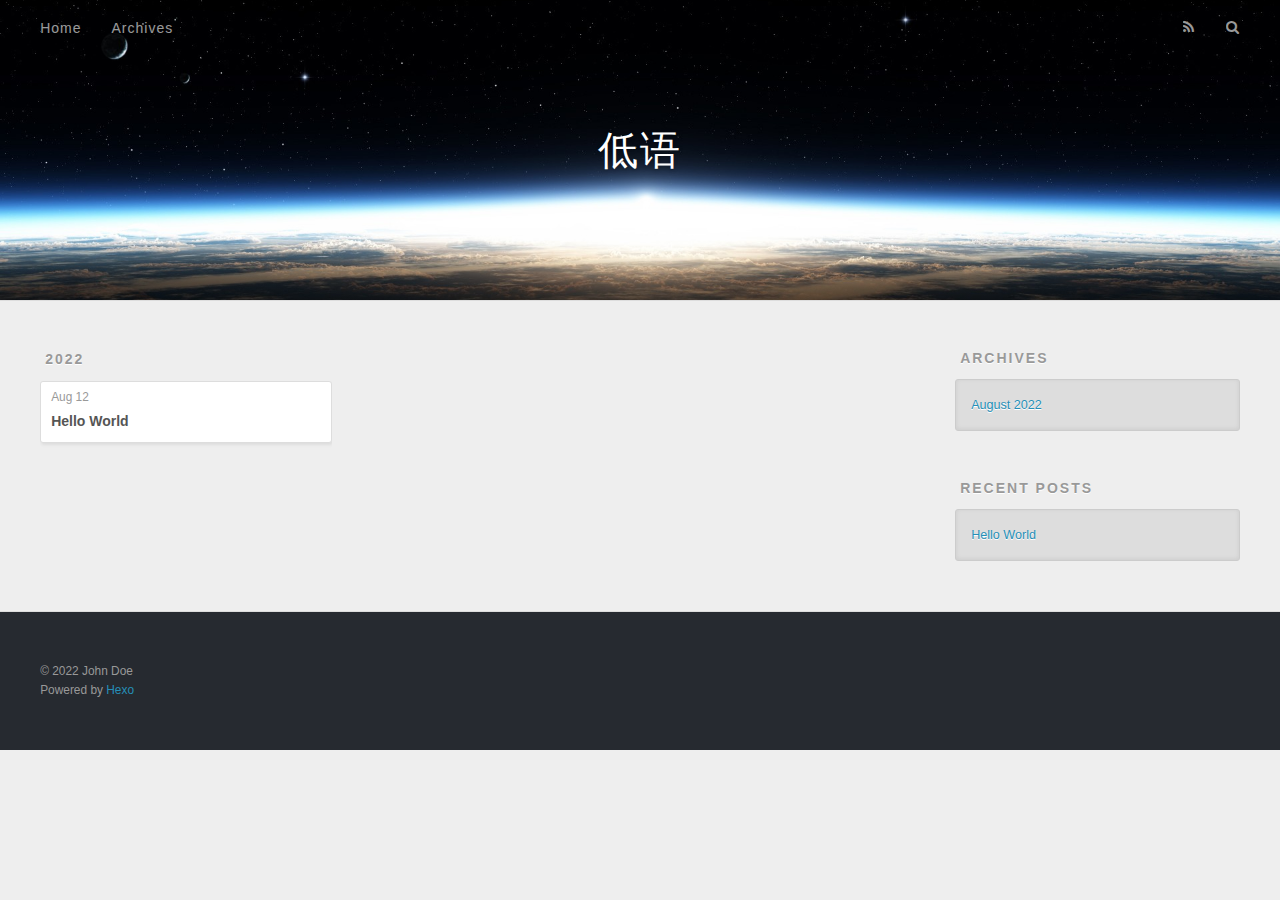
==== archives/index.html @ 0ba9dd9c "Site updated: 2022-08-12 16:12:04" ====
<!DOCTYPE html>
<html>
<head>
  <meta charset="utf-8">
  

  
  <title>Archives | 低语</title>
  <meta name="viewport" content="width=device-width, initial-scale=1, maximum-scale=1">
  <meta property="og:type" content="website">
<meta property="og:title" content="低语">
<meta property="og:url" content="http://example.com/archives/index.html">
<meta property="og:site_name" content="低语">
<meta property="og:locale" content="en_US">
<meta property="article:author" content="John Doe">
<meta name="twitter:card" content="summary">
  
    <link rel="alternate" href="/atom.xml" title="低语" type="application/atom+xml">
  
  
    <link rel="icon" href="/favicon.png">
  
  
    <link href="//fonts.googleapis.com/css?family=Source+Code+Pro" rel="stylesheet" type="text/css">
  
  
<link rel="stylesheet" href="/css/style.css">

<meta name="generator" content="Hexo 5.4.2"></head>

<body>
  <div id="container">
    <div id="wrap">
      <header id="header">
  <div id="banner"></div>
  <div id="header-outer" class="outer">
    <div id="header-title" class="inner">
      <h1 id="logo-wrap">
        <a href="/" id="logo">低语</a>
      </h1>
      
    </div>
    <div id="header-inner" class="inner">
      <nav id="main-nav">
        <a id="main-nav-toggle" class="nav-icon"></a>
        
          <a class="main-nav-link" href="/">Home</a>
        
          <a class="main-nav-link" href="/archives">Archives</a>
        
      </nav>
      <nav id="sub-nav">
        
          <a id="nav-rss-link" class="nav-icon" href="/atom.xml" title="RSS Feed"></a>
        
        <a id="nav-search-btn" class="nav-icon" title="Search"></a>
      </nav>
      <div id="search-form-wrap">
        <form action="//google.com/search" method="get" accept-charset="UTF-8" class="search-form"><input type="search" name="q" class="search-form-input" placeholder="Search"><button type="submit" class="search-form-submit">&#xF002;</button><input type="hidden" name="sitesearch" value="http://example.com"></form>
      </div>
    </div>
  </div>
</header>
      <div class="outer">
        <section id="main">
  
  
    
    
      
      
      <section class="archives-wrap">
        <div class="archive-year-wrap">
          <a href="/archives/2022" class="archive-year">2022</a>
        </div>
        <div class="archives">
    
    <article class="archive-article archive-type-post">
  <div class="archive-article-inner">
    <header class="archive-article-header">
      <a href="/2022/08/12/hello-world/" class="archive-article-date">
  <time datetime="2022-08-12T08:00:50.611Z" itemprop="datePublished">Aug 12</time>
</a>
      
  
    <h1 itemprop="name">
      <a class="archive-article-title" href="/2022/08/12/hello-world/">Hello World</a>
    </h1>
  

    </header>
  </div>
</article>
  
  
    </div></section>
  


</section>
        
          <aside id="sidebar">
  
    

  
    

  
    
  
    
  <div class="widget-wrap">
    <h3 class="widget-title">Archives</h3>
    <div class="widget">
      <ul class="archive-list"><li class="archive-list-item"><a class="archive-list-link" href="/archives/2022/08/">August 2022</a></li></ul>
    </div>
  </div>


  
    
  <div class="widget-wrap">
    <h3 class="widget-title">Recent Posts</h3>
    <div class="widget">
      <ul>
        
          <li>
            <a href="/2022/08/12/hello-world/">Hello World</a>
          </li>
        
      </ul>
    </div>
  </div>

  
</aside>
        
      </div>
      <footer id="footer">
  
  <div class="outer">
    <div id="footer-info" class="inner">
      &copy; 2022 John Doe<br>
      Powered by <a href="http://hexo.io/" target="_blank">Hexo</a>
    </div>
  </div>
</footer>
    </div>
    <nav id="mobile-nav">
  
    <a href="/" class="mobile-nav-link">Home</a>
  
    <a href="/archives" class="mobile-nav-link">Archives</a>
  
</nav>
    

<script src="//ajax.googleapis.com/ajax/libs/jquery/2.0.3/jquery.min.js"></script>


  
<link rel="stylesheet" href="/fancybox/jquery.fancybox.css">

  
<script src="/fancybox/jquery.fancybox.pack.js"></script>




<script src="/js/script.js"></script>




  </div>
</body>
</html>
---- css/style.css ----
body {
  width: 100%;
}
body:before,
body:after {
  content: "";
  display: table;
}
body:after {
  clear: both;
}
html,
body,
div,
span,
applet,
object,
iframe,
h1,
h2,
h3,
h4,
h5,
h6,
p,
blockquote,
pre,
a,
abbr,
acronym,
address,
big,
cite,
code,
del,
dfn,
em,
img,
ins,
kbd,
q,
s,
samp,
small,
strike,
strong,
sub,
sup,
tt,
var,
dl,
dt,
dd,
ol,
ul,
li,
fieldset,
form,
label,
legend,
table,
caption,
tbody,
tfoot,
thead,
tr,
th,
td {
  margin: 0;
  padding: 0;
  border: 0;
  outline: 0;
  font-weight: inherit;
  font-style: inherit;
  font-family: inherit;
  font-size: 100%;
  vertical-align: baseline;
}
body {
  line-height: 1;
  color: #000;
  background: #fff;
}
ol,
ul {
  list-style: none;
}
table {
  border-collapse: separate;
  border-spacing: 0;
  vertical-align: middle;
}
caption,
th,
td {
  text-align: left;
  font-weight: normal;
  vertical-align: middle;
}
a img {
  border: none;
}
input,
button {
  margin: 0;
  padding: 0;
}
input::-moz-focus-inner,
button::-moz-focus-inner {
  border: 0;
  padding: 0;
}
@font-face {
  font-family: FontAwesome;
  font-style: normal;
  font-weight: normal;
  src: url("fonts/fontawesome-webfont.eot?v=#4.0.3");
  src: url("fonts/fontawesome-webfont.eot?#iefix&v=#4.0.3") format("embedded-opentype"), url("fonts/fontawesome-webfont.woff?v=#4.0.3") format("woff"), url("fonts/fontawesome-webfont.ttf?v=#4.0.3") format("truetype"), url("fonts/fontawesome-webfont.svg#fontawesomeregular?v=#4.0.3") format("svg");
}
html,
body,
#container {
  height: 100%;
}
body {
  background: #eee;
  font: 14px -apple-system, BlinkMacSystemFont, "Segoe UI", "Roboto", "Oxygen", "Ubuntu", "Cantarell", "Fira Sans", "Droid Sans", "Helvetica Neue", sans-serif;
  -webkit-text-size-adjust: 100%;
}
.outer {
  max-width: 1220px;
  margin: 0 auto;
  padding: 0 20px;
}
.outer:before,
.outer:after {
  content: "";
  display: table;
}
.outer:after {
  clear: both;
}
.inner {
  display: inline;
  float: left;
  width: 98.33333333333333%;
  margin: 0 0.833333333333333%;
}
.left,
.alignleft {
  float: left;
}
.right,
.alignright {
  float: right;
}
.clear {
  clear: both;
}
#container {
  position: relative;
}
.mobile-nav-on {
  overflow: hidden;
}
#wrap {
  height: 100%;
  width: 100%;
  position: absolute;
  top: 0;
  left: 0;
  -webkit-transition: 0.2s ease-out;
  -moz-transition: 0.2s ease-out;
  -ms-transition: 0.2s ease-out;
  transition: 0.2s ease-out;
  z-index: 1;
  background: #eee;
}
.mobile-nav-on #wrap {
  left: 280px;
}
@media screen and (min-width: 768px) {
  #main {
    display: inline;
    float: left;
    width: 73.33333333333333%;
    margin: 0 0.833333333333333%;
  }
}
.article-date,
.article-category-link,
.archive-year,
.widget-title {
  text-decoration: none;
  text-transform: uppercase;
  letter-spacing: 2px;
  color: #999;
  margin-bottom: 1em;
  margin-left: 5px;
  line-height: 1em;
  text-shadow: 0 1px #fff;
  font-weight: bold;
}
.article-inner,
.archive-article-inner {
  background: #fff;
  -webkit-box-shadow: 1px 2px 3px #ddd;
  box-shadow: 1px 2px 3px #ddd;
  border: 1px solid #ddd;
  border-radius: 3px;
}
.article-entry h1,
.widget h1 {
  font-size: 2em;
}
.article-entry h2,
.widget h2 {
  font-size: 1.5em;
}
.article-entry h3,
.widget h3 {
  font-size: 1.3em;
}
.article-entry h4,
.widget h4 {
  font-size: 1.2em;
}
.article-entry h5,
.widget h5 {
  font-size: 1em;
}
.article-entry h6,
.widget h6 {
  font-size: 1em;
  color: #999;
}
.article-entry hr,
.widget hr {
  border: 1px dashed #ddd;
}
.article-entry strong,
.widget strong {
  font-weight: bold;
}
.article-entry em,
.widget em,
.article-entry cite,
.widget cite {
  font-style: italic;
}
.article-entry sup,
.widget sup,
.article-entry sub,
.widget sub {
  font-size: 0.75em;
  line-height: 0;
  position: relative;
  vertical-align: baseline;
}
.article-entry sup,
.widget sup {
  top: -0.5em;
}
.article-entry sub,
.widget sub {
  bottom: -0.2em;
}
.article-entry small,
.widget small {
  font-size: 0.85em;
}
.article-entry acronym,
.widget acronym,
.article-entry abbr,
.widget abbr {
  border-bottom: 1px dotted;
}
.article-entry ul,
.widget ul,
.article-entry ol,
.widget ol,
.article-entry dl,
.widget dl {
  margin: 0 20px;
  line-height: 1.6em;
}
.article-entry ul ul,
.widget ul ul,
.article-entry ol ul,
.widget ol ul,
.article-entry ul ol,
.widget ul ol,
.article-entry ol ol,
.widget ol ol {
  margin-top: 0;
  margin-bottom: 0;
}
.article-entry ul,
.widget ul {
  list-style: disc;
}
.article-entry ol,
.widget ol {
  list-style: decimal;
}
.article-entry dt,
.widget dt {
  font-weight: bold;
}
#header {
  height: 300px;
  position: relative;
  border-bottom: 1px solid #ddd;
}
#header:before,
#header:after {
  content: "";
  position: absolute;
  left: 0;
  right: 0;
  height: 40px;
}
#header:before {
  top: 0;
  background: -webkit-linear-gradient(rgba(0,0,0,0.2), transparent);
  background: -moz-linear-gradient(rgba(0,0,0,0.2), transparent);
  background: -ms-linear-gradient(rgba(0,0,0,0.2), transparent);
  background: linear-gradient(rgba(0,0,0,0.2), transparent);
}
#header:after {
  bottom: 0;
  background: -webkit-linear-gradient(transparent, rgba(0,0,0,0.2));
  background: -moz-linear-gradient(transparent, rgba(0,0,0,0.2));
  background: -ms-linear-gradient(transparent, rgba(0,0,0,0.2));
  background: linear-gradient(transparent, rgba(0,0,0,0.2));
}
#header-outer {
  height: 100%;
  position: relative;
}
#header-inner {
  position: relative;
  overflow: hidden;
}
#banner {
  position: absolute;
  top: 0;
  left: 0;
  width: 100%;
  height: 100%;
  background: url("images/banner.jpg") center #000;
  background-size: cover;
  z-index: -1;
}
#header-title {
  text-align: center;
  height: 40px;
  position: absolute;
  top: 50%;
  left: 0;
  margin-top: -20px;
}
#logo,
#subtitle {
  text-decoration: none;
  color: #fff;
  font-weight: 300;
  text-shadow: 0 1px 4px rgba(0,0,0,0.3);
}
#logo {
  font-size: 40px;
  line-height: 40px;
  letter-spacing: 2px;
}
#subtitle {
  font-size: 16px;
  line-height: 16px;
  letter-spacing: 1px;
}
#subtitle-wrap {
  margin-top: 16px;
}
#main-nav {
  float: left;
  margin-left: -15px;
}
.nav-icon,
.main-nav-link {
  float: left;
  color: #fff;
  opacity: 0.6;
  text-decoration: none;
  text-shadow: 0 1px rgba(0,0,0,0.2);
  -webkit-transition: opacity 0.2s;
  -moz-transition: opacity 0.2s;
  -ms-transition: opacity 0.2s;
  transition: opacity 0.2s;
  display: block;
  padding: 20px 15px;
}
.nav-icon:hover,
.main-nav-link:hover {
  opacity: 1;
}
.nav-icon {
  font-family: FontAwesome;
  text-align: center;
  font-size: 14px;
  width: 14px;
  height: 14px;
  padding: 20px 15px;
  position: relative;
  cursor: pointer;
}
.main-nav-link {
  font-weight: 300;
  letter-spacing: 1px;
}
@media screen and (max-width: 479px) {
  .main-nav-link {
    display: none;
  }
}
#main-nav-toggle {
  display: none;
}
#main-nav-toggle:before {
  content: "\f0c9";
}
@media screen and (max-width: 479px) {
  #main-nav-toggle {
    display: block;
  }
}
#sub-nav {
  float: right;
  margin-right: -15px;
}
#nav-rss-link:before {
  content: "\f09e";
}
#nav-search-btn:before {
  content: "\f002";
}
#search-form-wrap {
  position: absolute;
  top: 15px;
  width: 150px;
  height: 30px;
  right: -150px;
  opacity: 0;
  -webkit-transition: 0.2s ease-out;
  -moz-transition: 0.2s ease-out;
  -ms-transition: 0.2s ease-out;
  transition: 0.2s ease-out;
}
#search-form-wrap.on {
  opacity: 1;
  right: 0;
}
@media screen and (max-width: 479px) {
  #search-form-wrap {
    width: 100%;
    right: -100%;
  }
}
.search-form {
  position: absolute;
  top: 0;
  left: 0;
  right: 0;
  background: #fff;
  padding: 5px 15px;
  border-radius: 15px;
  -webkit-box-shadow: 0 0 10px rgba(0,0,0,0.3);
  box-shadow: 0 0 10px rgba(0,0,0,0.3);
}
.search-form-input {
  border: none;
  background: none;
  color: #555;
  width: 100%;
  font: 13px -apple-system, BlinkMacSystemFont, "Segoe UI", "Roboto", "Oxygen", "Ubuntu", "Cantarell", "Fira Sans", "Droid Sans", "Helvetica Neue", sans-serif;
  outline: none;
}
.search-form-input::-webkit-search-results-decoration,
.search-form-input::-webkit-search-cancel-button {
  -webkit-appearance: none;
}
.search-form-submit {
  position: absolute;
  top: 50%;
  right: 10px;
  margin-top: -7px;
  font: 13px FontAwesome;
  border: none;
  background: none;
  color: #bbb;
  cursor: pointer;
}
.search-form-submit:hover,
.search-form-submit:focus {
  color: #777;
}
.article {
  margin: 50px 0;
}
.article-inner {
  overflow: hidden;
}
.article-meta:before,
.article-meta:after {
  content: "";
  display: table;
}
.article-meta:after {
  clear: both;
}
.article-date {
  float: left;
}
.article-category {
  float: left;
  line-height: 1em;
  color: #ccc;
  text-shadow: 0 1px #fff;
  margin-left: 8px;
}
.article-category:before {
  content: "\2022";
}
.article-category-link {
  margin: 0 12px 1em;
}
.article-header {
  padding: 20px 20px 0;
}
.article-title {
  text-decoration: none;
  font-size: 2em;
  font-weight: bold;
  color: #555;
  line-height: 1.1em;
  -webkit-transition: color 0.2s;
  -moz-transition: color 0.2s;
  -ms-transition: color 0.2s;
  transition: color 0.2s;
}
a.article-title:hover {
  color: #258fb8;
}
.article-entry {
  color: #555;
  padding: 0 20px;
}
.article-entry:before,
.article-entry:after {
  content: "";
  display: table;
}
.article-entry:after {
  clear: both;
}
.article-entry p,
.article-entry table {
  line-height: 1.6em;
  margin: 1.6em 0;
}
.article-entry h1,
.article-entry h2,
.article-entry h3,
.article-entry h4,
.article-entry h5,
.article-entry h6 {
  font-weight: bold;
}
.article-entry h1,
.article-entry h2,
.article-entry h3,
.article-entry h4,
.article-entry h5,
.article-entry h6 {
  line-height: 1.1em;
  margin: 1.1em 0;
}
.article-entry a {
  color: #258fb8;
  text-decoration: none;
}
.article-entry a:hover {
  text-decoration: underline;
}
.article-entry ul,
.article-entry ol,
.article-entry dl {
  margin-top: 1.6em;
  margin-bottom: 1.6em;
}
.article-entry img,
.article-entry video {
  max-width: 100%;
  height: auto;
  display: block;
  margin: auto;
}
.article-entry iframe {
  border: none;
}
.article-entry table {
  width: 100%;
  border-collapse: collapse;
  border-spacing: 0;
}
.article-entry th {
  font-weight: bold;
  border-bottom: 3px solid #ddd;
  padding-bottom: 0.5em;
}
.article-entry td {
  border-bottom: 1px solid #ddd;
  padding: 10px 0;
}
.article-entry blockquote {
  font-family: Georgia, "Times New Roman", serif;
  font-size: 1.4em;
  margin: 1.6em 20px;
  text-align: center;
}
.article-entry blockquote footer {
  font-size: 14px;
  margin: 1.6em 0;
  font-family: -apple-system, BlinkMacSystemFont, "Segoe UI", "Roboto", "Oxygen", "Ubuntu", "Cantarell", "Fira Sans", "Droid Sans", "Helvetica Neue", sans-serif;
}
.article-entry blockquote footer cite:before {
  content: "—";
  padding: 0 0.5em;
}
.article-entry .pullquote {
  text-align: left;
  width: 45%;
  margin: 0;
}
.article-entry .pullquote.left {
  margin-left: 0.5em;
  margin-right: 1em;
}
.article-entry .pullquote.right {
  margin-right: 0.5em;
  margin-left: 1em;
}
.article-entry .caption {
  color: #999;
  display: block;
  font-size: 0.9em;
  margin-top: 0.5em;
  position: relative;
  text-align: center;
}
.article-entry .video-container {
  position: relative;
  padding-top: 56.25%;
  height: 0;
  overflow: hidden;
}
.article-entry .video-container iframe,
.article-entry .video-container object,
.article-entry .video-container embed {
  position: absolute;
  top: 0;
  left: 0;
  width: 100%;
  height: 100%;
  margin-top: 0;
}
.article-more-link a {
  display: inline-block;
  line-height: 1em;
  padding: 6px 15px;
  border-radius: 15px;
  background: #eee;
  color: #999;
  text-shadow: 0 1px #fff;
  text-decoration: none;
}
.article-more-link a:hover {
  background: #258fb8;
  color: #fff;
  text-decoration: none;
  text-shadow: 0 1px #1e7293;
}
.article-footer {
  font-size: 0.85em;
  line-height: 1.6em;
  border-top: 1px solid #ddd;
  padding-top: 1.6em;
  margin: 0 20px 20px;
}
.article-footer:before,
.article-footer:after {
  content: "";
  display: table;
}
.article-footer:after {
  clear: both;
}
.article-footer a {
  color: #999;
  text-decoration: none;
}
.article-footer a:hover {
  color: #555;
}
.article-tag-list-item {
  float: left;
  margin-right: 10px;
}
.article-tag-list-link:before {
  content: "#";
}
.article-comment-link {
  float: right;
}
.article-comment-link:before {
  content: "\f075";
  font-family: FontAwesome;
  padding-right: 8px;
}
.article-share-link {
  cursor: pointer;
  float: right;
  margin-left: 20px;
}
.article-share-link:before {
  content: "\f064";
  font-family: FontAwesome;
  padding-right: 6px;
}
#article-nav {
  position: relative;
}
#article-nav:before,
#article-nav:after {
  content: "";
  display: table;
}
#article-nav:after {
  clear: both;
}
@media screen and (min-width: 768px) {
  #article-nav {
    margin: 50px 0;
  }
  #article-nav:before {
    width: 8px;
    height: 8px;
    position: absolute;
    top: 50%;
    left: 50%;
    margin-top: -4px;
    margin-left: -4px;
    content: "";
    border-radius: 50%;
    background: #ddd;
    -webkit-box-shadow: 0 1px 2px #fff;
    box-shadow: 0 1px 2px #fff;
  }
}
.article-nav-link-wrap {
  text-decoration: none;
  text-shadow: 0 1px #fff;
  color: #999;
  -webkit-box-sizing: border-box;
  -moz-box-sizing: border-box;
  box-sizing: border-box;
  margin-top: 50px;
  text-align: center;
  display: block;
}
.article-nav-link-wrap:hover {
  color: #555;
}
@media screen and (min-width: 768px) {
  .article-nav-link-wrap {
    width: 50%;
    margin-top: 0;
  }
}
@media screen and (min-width: 768px) {
  #article-nav-newer {
    float: left;
    text-align: right;
    padding-right: 20px;
  }
}
@media screen and (min-width: 768px) {
  #article-nav-older {
    float: right;
    text-align: left;
    padding-left: 20px;
  }
}
.article-nav-caption {
  text-transform: uppercase;
  letter-spacing: 2px;
  color: #ddd;
  line-height: 1em;
  font-weight: bold;
}
#article-nav-newer .article-nav-caption {
  margin-right: -2px;
}
.article-nav-title {
  font-size: 0.85em;
  line-height: 1.6em;
  margin-top: 0.5em;
}
.article-share-box {
  position: absolute;
  display: none;
  background: #fff;
  -webkit-box-shadow: 1px 2px 10px rgba(0,0,0,0.2);
  box-shadow: 1px 2px 10px rgba(0,0,0,0.2);
  border-radius: 3px;
  margin-left: -145px;
  overflow: hidden;
  z-index: 1;
}
.article-share-box.on {
  display: block;
}
.article-share-input {
  width: 100%;
  background: none;
  -webkit-box-sizing: border-box;
  -moz-box-sizing: border-box;
  box-sizing: border-box;
  font: 14px -apple-system, BlinkMacSystemFont, "Segoe UI", "Roboto", "Oxygen", "Ubuntu", "Cantarell", "Fira Sans", "Droid Sans", "Helvetica Neue", sans-serif;
  padding: 0 15px;
  color: #555;
  outline: none;
  border: 1px solid #ddd;
  border-radius: 3px 3px 0 0;
  height: 36px;
  line-height: 36px;
}
.article-share-links {
  background: #eee;
}
.article-share-links:before,
.article-share-links:after {
  content: "";
  display: table;
}
.article-share-links:after {
  clear: both;
}
.article-share-twitter,
.article-share-facebook,
.article-share-pinterest,
.article-share-google {
  width: 50px;
  height: 36px;
  display: block;
  float: left;
  position: relative;
  color: #999;
  text-shadow: 0 1px #fff;
}
.article-share-twitter:before,
.article-share-facebook:before,
.article-share-pinterest:before,
.article-share-google:before {
  font-size: 20px;
  font-family: FontAwesome;
  width: 20px;
  height: 20px;
  position: absolute;
  top: 50%;
  left: 50%;
  margin-top: -10px;
  margin-left: -10px;
  text-align: center;
}
.article-share-twitter:hover,
.article-share-facebook:hover,
.article-share-pinterest:hover,
.article-share-google:hover {
  color: #fff;
}
.article-share-twitter:before {
  content: "\f099";
}
.article-share-twitter:hover {
  background: #00aced;
  text-shadow: 0 1px #008abe;
}
.article-share-facebook:before {
  content: "\f09a";
}
.article-share-facebook:hover {
  background: #3b5998;
  text-shadow: 0 1px #2f477a;
}
.article-share-pinterest:before {
  content: "\f0d2";
}
.article-share-pinterest:hover {
  background: #cb2027;
  text-shadow: 0 1px #a21a1f;
}
.article-share-google:before {
  content: "\f0d5";
}
.article-share-google:hover {
  background: #dd4b39;
  text-shadow: 0 1px #be3221;
}
.article-gallery {
  background: #000;
  position: relative;
}
.article-gallery-photos {
  position: relative;
  overflow: hidden;
}
.article-gallery-img {
  display: none;
  max-width: 100%;
}
.article-gallery-img:first-child {
  display: block;
}
.article-gallery-img.loaded {
  position: absolute;
  display: block;
}
.article-gallery-img img {
  display: block;
  max-width: 100%;
  margin: 0 auto;
}
#comments {
  background: #fff;
  -webkit-box-shadow: 1px 2px 3px #ddd;
  box-shadow: 1px 2px 3px #ddd;
  padding: 20px;
  border: 1px solid #ddd;
  border-radius: 3px;
  margin: 50px 0;
}
#comments a {
  color: #258fb8;
}
.archives-wrap {
  margin: 50px 0;
}
.archives:before,
.archives:after {
  content: "";
  display: table;
}
.archives:after {
  clear: both;
}
.archive-year-wrap {
  margin-bottom: 1em;
}
.archives {
  -webkit-column-gap: 10px;
  -moz-column-gap: 10px;
  column-gap: 10px;
}
@media screen and (min-width: 480px) and (max-width: 767px) {
  .archives {
    -webkit-column-count: 2;
    -moz-column-count: 2;
    column-count: 2;
  }
}
@media screen and (min-width: 768px) {
  .archives {
    -webkit-column-count: 3;
    -moz-column-count: 3;
    column-count: 3;
  }
}
.archive-article {
  -webkit-column-break-inside: avoid;
  page-break-inside: avoid;
  overflow: hidden;
  break-inside: avoid-column;
}
.archive-article-inner {
  padding: 10px;
  margin-bottom: 15px;
}
.archive-article-title {
  text-decoration: none;
  font-weight: bold;
  color: #555;
  -webkit-transition: color 0.2s;
  -moz-transition: color 0.2s;
  -ms-transition: color 0.2s;
  transition: color 0.2s;
  line-height: 1.6em;
}
.archive-article-title:hover {
  color: #258fb8;
}
.archive-article-footer {
  margin-top: 1em;
}
.archive-article-date {
  color: #999;
  text-decoration: none;
  font-size: 0.85em;
  line-height: 1em;
  margin-bottom: 0.5em;
  display: block;
}
#page-nav {
  margin: 50px auto;
  background: #fff;
  -webkit-box-shadow: 1px 2px 3px #ddd;
  box-shadow: 1px 2px 3px #ddd;
  border: 1px solid #ddd;
  border-radius: 3px;
  text-align: center;
  color: #999;
  overflow: hidden;
}
#page-nav:before,
#page-nav:after {
  content: "";
  display: table;
}
#page-nav:after {
  clear: both;
}
#page-nav a,
#page-nav span {
  padding: 10px 20px;
  line-height: 1;
  height: 2ex;
}
#page-nav a {
  color: #999;
  text-decoration: none;
}
#page-nav a:hover {
  background: #999;
  color: #fff;
}
#page-nav .prev {
  float: left;
}
#page-nav .next {
  float: right;
}
#page-nav .page-number {
  display: inline-block;
}
@media screen and (max-width: 479px) {
  #page-nav .page-number {
    display: none;
  }
}
#page-nav .current {
  color: #555;
  font-weight: bold;
}
#page-nav .space {
  color: #ddd;
}
#footer {
  background: #262a30;
  padding: 50px 0;
  border-top: 1px solid #ddd;
  color: #999;
}
#footer a {
  color: #258fb8;
  text-decoration: none;
}
#footer a:hover {
  text-decoration: underline;
}
#footer-info {
  line-height: 1.6em;
  font-size: 0.85em;
}
.article-entry pre,
.article-entry .highlight {
  background: #2d2d2d;
  margin: 0 -20px;
  padding: 15px 20px;
  border-style: solid;
  border-color: #ddd;
  border-width: 1px 0;
  overflow: auto;
  color: #ccc;
  line-height: 22.400000000000002px;
}
.article-entry .highlight .gutter pre,
.article-entry .gist .gist-file .gist-data .line-numbers {
  color: #666;
  font-size: 0.85em;
}
.article-entry pre,
.article-entry code {
  font-family: "Source Code Pro", Consolas, Monaco, Menlo, Consolas, monospace;
}
.article-entry code {
  background: #eee;
  text-shadow: 0 1px #fff;
  padding: 0 0.3em;
}
.article-entry pre code {
  background: none;
  text-shadow: none;
  padding: 0;
}
.article-entry .highlight pre {
  border: none;
  margin: 0;
  padding: 0;
}
.article-entry .highlight table {
  margin: 0;
  width: auto;
}
.article-entry .highlight td {
  border: none;
  padding: 0;
}
.article-entry .highlight figcaption {
  font-size: 0.85em;
  color: #999;
  line-height: 1em;
  margin-bottom: 1em;
}
.article-entry .highlight figcaption:before,
.article-entry .highlight figcaption:after {
  content: "";
  display: table;
}
.article-entry .highlight figcaption:after {
  clear: both;
}
.article-entry .highlight figcaption a {
  float: right;
}
.article-entry .highlight .gutter pre {
  text-align: right;
  padding-right: 20px;
}
.article-entry .highlight .line {
  height: 22.400000000000002px;
}
.article-entry .highlight .line.marked {
  background: #515151;
}
.article-entry .gist {
  margin: 0 -20px;
  border-style: solid;
  border-color: #ddd;
  border-width: 1px 0;
  background: #2d2d2d;
  padding: 15px 20px 15px 0;
}
.article-entry .gist .gist-file {
  border: none;
  font-family: "Source Code Pro", Consolas, Monaco, Menlo, Consolas, monospace;
  margin: 0;
}
.article-entry .gist .gist-file .gist-data {
  background: none;
  border: none;
}
.article-entry .gist .gist-file .gist-data .line-numbers {
  background: none;
  border: none;
  padding: 0 20px 0 0;
}
.article-entry .gist .gist-file .gist-data .line-data {
  padding: 0 !important;
}
.article-entry .gist .gist-file .highlight {
  margin: 0;
  padding: 0;
  border: none;
}
.article-entry .gist .gist-file .gist-meta {
  background: #2d2d2d;
  color: #999;
  font: 0.85em -apple-system, BlinkMacSystemFont, "Segoe UI", "Roboto", "Oxygen", "Ubuntu", "Cantarell", "Fira Sans", "Droid Sans", "Helvetica Neue", sans-serif;
  text-shadow: 0 0;
  padding: 0;
  margin-top: 1em;
  margin-left: 20px;
}
.article-entry .gist .gist-file .gist-meta a {
  color: #258fb8;
  font-weight: normal;
}
.article-entry .gist .gist-file .gist-meta a:hover {
  text-decoration: underline;
}
pre .comment,
pre .title {
  color: #999;
}
pre .variable,
pre .attribute,
pre .tag,
pre .regexp,
pre .ruby .constant,
pre .xml .tag .title,
pre .xml .pi,
pre .xml .doctype,
pre .html .doctype,
pre .css .id,
pre .css .class,
pre .css .pseudo {
  color: #f2777a;
}
pre .number,
pre .preprocessor,
pre .built_in,
pre .literal,
pre .params,
pre .constant {
  color: #f99157;
}
pre .class,
pre .ruby .class .title,
pre .css .rules .attribute {
  color: #9c9;
}
pre .string,
pre .value,
pre .inheritance,
pre .header,
pre .ruby .symbol,
pre .xml .cdata {
  color: #9c9;
}
pre .css .hexcolor {
  color: #6cc;
}
pre .function,
pre .python .decorator,
pre .python .title,
pre .ruby .function .title,
pre .ruby .title .keyword,
pre .perl .sub,
pre .javascript .title,
pre .coffeescript .title {
  color: #69c;
}
pre .keyword,
pre .javascript .function {
  color: #c9c;
}
@media screen and (max-width: 479px) {
  #mobile-nav {
    position: absolute;
    top: 0;
    left: 0;
    width: 280px;
    height: 100%;
    background: #191919;
    border-right: 1px solid #fff;
  }
}
@media screen and (max-width: 479px) {
  .mobile-nav-link {
    display: block;
    color: #999;
    text-decoration: none;
    padding: 15px 20px;
    font-weight: bold;
  }
  .mobile-nav-link:hover {
    color: #fff;
  }
}
@media screen and (min-width: 768px) {
  #sidebar {
    display: inline;
    float: left;
    width: 23.333333333333332%;
    margin: 0 0.833333333333333%;
  }
}
.widget-wrap {
  margin: 50px 0;
}
.widget {
  color: #777;
  text-shadow: 0 1px #fff;
  background: #ddd;
  -webkit-box-shadow: 0 -1px 4px #ccc inset;
  box-shadow: 0 -1px 4px #ccc inset;
  border: 1px solid #ccc;
  padding: 15px;
  border-radius: 3px;
}
.widget a {
  color: #258fb8;
  text-decoration: none;
}
.widget a:hover {
  text-decoration: underline;
}
.widget ul ul,
.widget ol ul,
.widget dl ul,
.widget ul ol,
.widget ol ol,
.widget dl ol,
.widget ul dl,
.widget ol dl,
.widget dl dl {
  margin-left: 15px;
  list-style: disc;
}
.widget {
  line-height: 1.6em;
  word-wrap: break-word;
  font-size: 0.9em;
}
.widget ul,
.widget ol {
  list-style: none;
  margin: 0;
}
.widget ul ul,
.widget ol ul,
.widget ul ol,
.widget ol ol {
  margin: 0 20px;
}
.widget ul ul,
.widget ol ul {
  list-style: disc;
}
.widget ul ol,
.widget ol ol {
  list-style: decimal;
}
.category-list-count,
.tag-list-count,
.archive-list-count {
  padding-left: 5px;
  color: #999;
  font-size: 0.85em;
}
.category-list-count:before,
.tag-list-count:before,
.archive-list-count:before {
  content: "(";
}
.category-list-count:after,
.tag-list-count:after,
.archive-list-count:after {
  content: ")";
}
.tagcloud a {
  margin-right: 5px;
  display: inline-block;
}
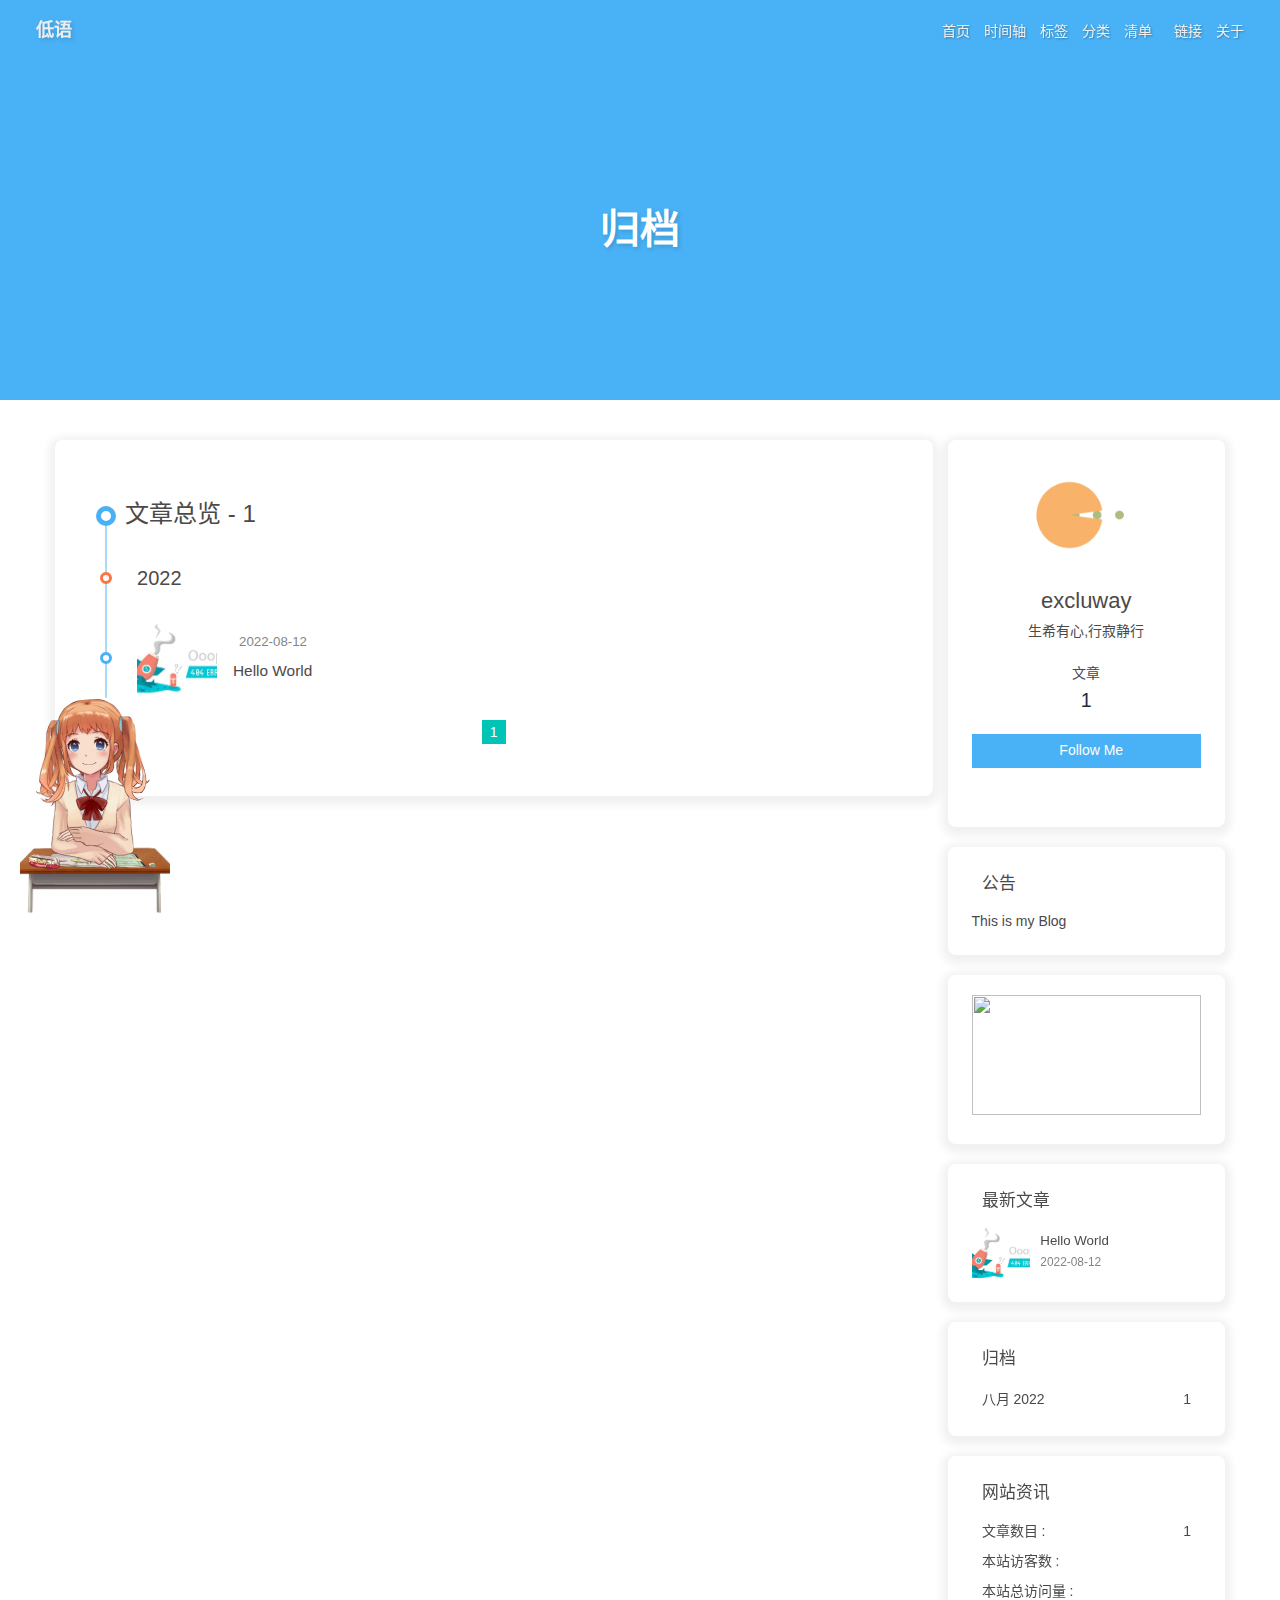
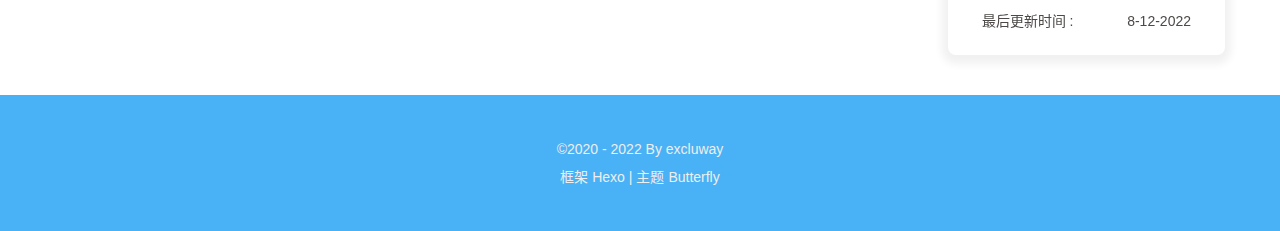
==== commit 6b1b5670: "Site updated: 2022-08-12 17:52:48" ====
--- a/archives/index.html
+++ b/archives/index.html
@@ -1,178 +1,164 @@
-<!DOCTYPE html>
-<html>
-<head>
-  <meta charset="utf-8">
-  
-
-  
-  <title>Archives | 低语</title>
-  <meta name="viewport" content="width=device-width, initial-scale=1, maximum-scale=1">
-  <meta property="og:type" content="website">
+<!DOCTYPE html><html lang="zh-CN" data-theme="light"><head><meta charset="UTF-8"><meta http-equiv="X-UA-Compatible" content="IE=edge"><meta name="viewport" content="width=device-width,initial-scale=1"><title>归档 | 低语</title><meta name="keywords" content="博客"><meta name="author" content="excluway"><meta name="copyright" content="excluway"><meta name="format-detection" content="telephone=no"><meta name="theme-color" content="#ffffff"><meta name="description" content="生希有心,行寂静行">
+<meta property="og:type" content="website">
 <meta property="og:title" content="低语">
 <meta property="og:url" content="http://example.com/archives/index.html">
 <meta property="og:site_name" content="低语">
-<meta property="og:locale" content="en_US">
-<meta property="article:author" content="John Doe">
+<meta property="og:description" content="生希有心,行寂静行">
+<meta property="og:locale" content="zh_CN">
+<meta property="og:image" content="https://gimg2.baidu.com/image_search/src=http%3A%2F%2Fb-ssl.duitang.com%2Fuploads%2Fitem%2F201809%2F01%2F20180901214613_VXdRf.thumb.700_0.jpeg&refer=http%3A%2F%2Fb-ssl.duitang.com&app=2002&size=f9999,10000&q=a80&n=0&g=0n&fmt=auto?sec=1662887226&t=3ee114863120417bab753a8050592afd">
+<meta property="article:author" content="excluway">
+<meta property="article:tag" content="博客">
 <meta name="twitter:card" content="summary">
+<meta name="twitter:image" content="https://gimg2.baidu.com/image_search/src=http%3A%2F%2Fb-ssl.duitang.com%2Fuploads%2Fitem%2F201809%2F01%2F20180901214613_VXdRf.thumb.700_0.jpeg&refer=http%3A%2F%2Fb-ssl.duitang.com&app=2002&size=f9999,10000&q=a80&n=0&g=0n&fmt=auto?sec=1662887226&t=3ee114863120417bab753a8050592afd"><link rel="shortcut icon" href="/img/favicon.png"><link rel="canonical" href="http://example.com/archives/"><link rel="preconnect" href="//cdn.jsdelivr.net"/><link rel="preconnect" href="//busuanzi.ibruce.info"/><link rel="stylesheet" href="/css/index.css"><link rel="stylesheet" href="https://cdn.jsdelivr.net/npm/@fortawesome/fontawesome-free/css/all.min.css" media="print" onload="this.media='all'"><script>const GLOBAL_CONFIG = { 
+  root: '/',
+  algolia: undefined,
+  localSearch: undefined,
+  translate: undefined,
+  noticeOutdate: undefined,
+  highlight: {"plugin":"highlighjs","highlightCopy":true,"highlightLang":true,"highlightHeightLimit":false},
+  copy: {
+    success: '复制成功',
+    error: '复制错误',
+    noSupport: '浏览器不支持'
+  },
+  relativeDate: {
+    homepage: false,
+    post: false
+  },
+  runtime: '',
+  date_suffix: {
+    just: '刚刚',
+    min: '分钟前',
+    hour: '小时前',
+    day: '天前',
+    month: '个月前'
+  },
+  copyright: {"limitCount":50,"languages":{"author":"作者: excluway","link":"链接: ","source":"来源: 低语","info":"著作权归作者所有。商业转载请联系作者获得授权，非商业转载请注明出处。"}},
+  lightbox: 'fancybox',
+  Snackbar: undefined,
+  source: {
+    jQuery: 'https://cdn.jsdelivr.net/npm/jquery@latest/dist/jquery.min.js',
+    justifiedGallery: {
+      js: 'https://cdn.jsdelivr.net/npm/justifiedGallery/dist/js/jquery.justifiedGallery.min.js',
+      css: 'https://cdn.jsdelivr.net/npm/justifiedGallery/dist/css/justifiedGallery.min.css'
+    },
+    fancybox: {
+      js: 'https://cdn.jsdelivr.net/npm/@fancyapps/fancybox@latest/dist/jquery.fancybox.min.js',
+      css: 'https://cdn.jsdelivr.net/npm/@fancyapps/fancybox@latest/dist/jquery.fancybox.min.css'
+    }
+  },
+  isPhotoFigcaption: false,
+  islazyload: false,
+  isanchor: false
+}</script><script id="config-diff">var GLOBAL_CONFIG_SITE = { 
+  isPost: false,
+  isHome: false,
+  isHighlightShrink: false,
+  isToc: false,
+  postUpdate: '2022-08-12 17:52:43'
+}</script><noscript><style type="text/css">
+  #nav {
+    opacity: 1
+  }
+  .justified-gallery img {
+    opacity: 1
+  }
+
+  #recent-posts time,
+  #post-meta time {
+    display: inline !important
+  }
+</style></noscript><script>(win=>{
+    win.saveToLocal = {
+      set: function setWithExpiry(key, value, ttl) {
+        if (ttl === 0) return
+        const now = new Date()
+        const expiryDay = ttl * 86400000
+        const item = {
+          value: value,
+          expiry: now.getTime() + expiryDay,
+        }
+        localStorage.setItem(key, JSON.stringify(item))
+      },
+
+      get: function getWithExpiry(key) {
+        const itemStr = localStorage.getItem(key)
+
+        if (!itemStr) {
+          return undefined
+        }
+        const item = JSON.parse(itemStr)
+        const now = new Date()
+
+        if (now.getTime() > item.expiry) {
+          localStorage.removeItem(key)
+          return undefined
+        }
+        return item.value
+      }
+    }
   
-    <link rel="alternate" href="/atom.xml" title="低语" type="application/atom+xml">
+    win.getScript = url => new Promise((resolve, reject) => {
+      const script = document.createElement('script')
+      script.src = url
+      script.async = true
+      script.onerror = reject
+      script.onload = script.onreadystatechange = function() {
+        const loadState = this.readyState
+        if (loadState && loadState !== 'loaded' && loadState !== 'complete') return
+        script.onload = script.onreadystatechange = null
+        resolve()
+      }
+      document.head.appendChild(script)
+    })
   
-  
-    <link rel="icon" href="/favicon.png">
-  
-  
-    <link href="//fonts.googleapis.com/css?family=Source+Code+Pro" rel="stylesheet" type="text/css">
-  
-  
-<link rel="stylesheet" href="/css/style.css">
+      win.activateDarkMode = function () {
+        document.documentElement.setAttribute('data-theme', 'dark')
+        if (document.querySelector('meta[name="theme-color"]') !== null) {
+          document.querySelector('meta[name="theme-color"]').setAttribute('content', '#0d0d0d')
+        }
+      }
+      win.activateLightMode = function () {
+        document.documentElement.setAttribute('data-theme', 'light')
+        if (document.querySelector('meta[name="theme-color"]') !== null) {
+          document.querySelector('meta[name="theme-color"]').setAttribute('content', '#ffffff')
+        }
+      }
+      const t = saveToLocal.get('theme')
+    
+          if (t === 'dark') activateDarkMode()
+          else if (t === 'light') activateLightMode()
+        
+      const asideStatus = saveToLocal.get('aside-status')
+      if (asideStatus !== undefined) {
+        if (asideStatus === 'hide') {
+          document.documentElement.classList.add('hide-aside')
+        } else {
+          document.documentElement.classList.remove('hide-aside')
+        }
+      }
+    })(window)</script><link rel="stylesheet" href="/css/universe.css"><!-- hexo injector head_end start --><link rel="stylesheet" href="https://unpkg.zhimg.com/hexo-butterfly-clock/lib/clock.min.css" /><!-- hexo injector head_end end --><meta name="generator" content="Hexo 5.4.2"></head><body><div id="sidebar"><div id="menu-mask"></div><div id="sidebar-menus"><div class="author-avatar"><img class="avatar-img" src="https://gimg2.baidu.com/image_search/src=http%3A%2F%2Fb-ssl.duitang.com%2Fuploads%2Fitem%2F201809%2F01%2F20180901214613_VXdRf.thumb.700_0.jpeg&amp;refer=http%3A%2F%2Fb-ssl.duitang.com&amp;app=2002&amp;size=f9999,10000&amp;q=a80&amp;n=0&amp;g=0n&amp;fmt=auto?sec=1662887226&amp;t=3ee114863120417bab753a8050592afd" onerror="onerror=null;src='/img/friend_404.gif'" alt="avatar"/></div><div class="site-data"><div class="data-item is-center"><div class="data-item-link"><a href="/archives/"><div class="headline">文章</div><div class="length-num">1</div></a></div></div></div><hr/><div class="menus_items"><div class="menus_item"><a class="site-page" href="/"><i class="fa-fw fas fa-home"></i><span> 首页</span></a></div><div class="menus_item"><a class="site-page" href="/archives/"><i class="fa-fw fas fa-archive"></i><span> 时间轴</span></a></div><div class="menus_item"><a class="site-page" href="/tags/"><i class="fa-fw fas fa-tags"></i><span> 标签</span></a></div><div class="menus_item"><a class="site-page" href="/categories/"><i class="fa-fw fas fa-folder-open"></i><span> 分类</span></a></div><div class="menus_item"><a class="site-page" href="javascript:void(0);"><i class="fa-fw fas fa-list"></i><span> 清单</span><i class="fas fa-chevron-down expand"></i></a><ul class="menus_item_child"><li><a class="site-page child" href="/music/"><i class="fa-fw fas fa-music"></i><span> 音乐</span></a></li><li><a class="site-page child" href="/movies/"><i class="fa-fw fas fa-video"></i><span> 电影</span></a></li></ul></div><div class="menus_item"><a class="site-page" href="/link/"><i class="fa-fw fas fa-link"></i><span> 链接</span></a></div><div class="menus_item"><a class="site-page" href="/about/"><i class="fa-fw fas fa-heart"></i><span> 关于</span></a></div></div></div></div><div class="page" id="body-wrap"><header class="not-home-page" id="page-header"><nav id="nav"><span id="blog_name"><a id="site-name" href="/">低语</a></span><div id="menus"><div class="menus_items"><div class="menus_item"><a class="site-page" href="/"><i class="fa-fw fas fa-home"></i><span> 首页</span></a></div><div class="menus_item"><a class="site-page" href="/archives/"><i class="fa-fw fas fa-archive"></i><span> 时间轴</span></a></div><div class="menus_item"><a class="site-page" href="/tags/"><i class="fa-fw fas fa-tags"></i><span> 标签</span></a></div><div class="menus_item"><a class="site-page" href="/categories/"><i class="fa-fw fas fa-folder-open"></i><span> 分类</span></a></div><div class="menus_item"><a class="site-page" href="javascript:void(0);"><i class="fa-fw fas fa-list"></i><span> 清单</span><i class="fas fa-chevron-down expand"></i></a><ul class="menus_item_child"><li><a class="site-page child" href="/music/"><i class="fa-fw fas fa-music"></i><span> 音乐</span></a></li><li><a class="site-page child" href="/movies/"><i class="fa-fw fas fa-video"></i><span> 电影</span></a></li></ul></div><div class="menus_item"><a class="site-page" href="/link/"><i class="fa-fw fas fa-link"></i><span> 链接</span></a></div><div class="menus_item"><a class="site-page" href="/about/"><i class="fa-fw fas fa-heart"></i><span> 关于</span></a></div></div><div id="toggle-menu"><a class="site-page"><i class="fas fa-bars fa-fw"></i></a></div></div></nav><div id="page-site-info"><h1 id="site-title">归档</h1></div></header><main class="layout" id="content-inner"><div id="archive"><div class="article-sort-title">文章总览 - 1</div><div class="article-sort"><div class="article-sort-item year">2022</div><div class="article-sort-item"><a class="article-sort-item-img" href="/2022/08/12/hello-world/" title="Hello World"><img src="https://cdn.jsdelivr.net/npm/butterfly-extsrc@1/img/default.jpg" alt="Hello World" onerror="this.onerror=null;this.src='/img/404.jpg'"></a><div class="article-sort-item-info"><div class="article-sort-item-time"><i class="far fa-calendar-alt"></i><time class="post-meta-date-created" datetime="2022-08-12T08:00:50.611Z" title="发表于 2022-08-12 16:00:50">2022-08-12</time></div><a class="article-sort-item-title" href="/2022/08/12/hello-world/" title="Hello World">Hello World</a></div></div></div><nav id="pagination"><div class="pagination"><span class="page-number current">1</span></div></nav></div><div class="aside-content" id="aside-content"><div class="card-widget card-info"><div class="card-info-avatar is-center"><img class="avatar-img" src="https://gimg2.baidu.com/image_search/src=http%3A%2F%2Fb-ssl.duitang.com%2Fuploads%2Fitem%2F201809%2F01%2F20180901214613_VXdRf.thumb.700_0.jpeg&amp;refer=http%3A%2F%2Fb-ssl.duitang.com&amp;app=2002&amp;size=f9999,10000&amp;q=a80&amp;n=0&amp;g=0n&amp;fmt=auto?sec=1662887226&amp;t=3ee114863120417bab753a8050592afd" onerror="this.onerror=null;this.src='/img/friend_404.gif'" alt="avatar"/><div class="author-info__name">excluway</div><div class="author-info__description">生希有心,行寂静行</div></div><div class="card-info-data"><div class="card-info-data-item is-center"><a href="/archives/"><div class="headline">文章</div><div class="length-num">1</div></a></div></div><a class="button--animated" id="card-info-btn" target="_blank" rel="noopener" href="https://github.com/xxxxxx"><i class="fab fa-github"></i><span>Follow Me</span></a><div class="card-info-social-icons is-center"><a class="social-icon" href="https://github.com/excluway" target="_blank" title="Github"><i class="fab fa-github"></i></a><a class="social-icon" href="mailto:1067491203@qq.com" target="_blank" title="Email"><i class="fas fa-envelope"></i></a></div></div><div class="card-widget card-announcement"><div class="item-headline"><i class="fas fa-bullhorn card-announcement-animation"></i><span>公告</span></div><div class="announcement_content">This is my Blog</div></div><div class="sticky_layout"><div class="card-widget card-recent-post"><div class="item-headline"><i class="fas fa-history"></i><span>最新文章</span></div><div class="aside-list"><div class="aside-list-item"><a class="thumbnail" href="/2022/08/12/hello-world/" title="Hello World"><img src="https://cdn.jsdelivr.net/npm/butterfly-extsrc@1/img/default.jpg" onerror="this.onerror=null;this.src='/img/404.jpg'" alt="Hello World"/></a><div class="content"><a class="title" href="/2022/08/12/hello-world/" title="Hello World">Hello World</a><time datetime="2022-08-12T08:00:50.611Z" title="发表于 2022-08-12 16:00:50">2022-08-12</time></div></div></div></div><div class="card-widget card-archives"><div class="item-headline"><i class="fas fa-archive"></i><span>归档</span></div><ul class="card-archive-list"><li class="card-archive-list-item"><a class="card-archive-list-link" href="/archives/2022/08/"><span class="card-archive-list-date">八月 2022</span><span class="card-archive-list-count">1</span></a></li></ul></div><div class="card-widget card-webinfo"><div class="item-headline"><i class="fas fa-chart-line"></i><span>网站资讯</span></div><div class="webinfo"><div class="webinfo-item"><div class="item-name">文章数目 :</div><div class="item-count">1</div></div><div class="webinfo-item"><div class="item-name">本站访客数 :</div><div class="item-count" id="busuanzi_value_site_uv"></div></div><div class="webinfo-item"><div class="item-name">本站总访问量 :</div><div class="item-count" id="busuanzi_value_site_pv"></div></div><div class="webinfo-item"><div class="item-name">最后更新时间 :</div><div class="item-count" id="last-push-date" data-lastPushDate="2022-08-12T09:52:43.953Z"></div></div></div></div></div></div></main><footer id="footer"><div id="footer-wrap"><div class="copyright">&copy;2020 - 2022 By excluway</div><div class="framework-info"><span>框架 </span><a target="_blank" rel="noopener" href="https://hexo.io">Hexo</a><span class="footer-separator">|</span><span>主题 </span><a target="_blank" rel="noopener" href="https://github.com/jerryc127/hexo-theme-butterfly">Butterfly</a></div></div></footer></div><div id="rightside"><div id="rightside-config-hide"><button id="darkmode" type="button" title="浅色和深色模式转换"><i class="fas fa-adjust"></i></button><button id="hide-aside-btn" type="button" title="单栏和双栏切换"><i class="fas fa-arrows-alt-h"></i></button></div><div id="rightside-config-show"><button id="rightside_config" type="button" title="设置"><i class="fas fa-cog fa-spin"></i></button><button id="go-up" type="button" title="回到顶部"><i class="fas fa-arrow-up"></i></button></div></div><div><script src="/js/utils.js"></script><script src="/js/main.js"></script><div class="js-pjax"></div><script async data-pjax src="//busuanzi.ibruce.info/busuanzi/2.3/busuanzi.pure.mini.js"></script></div><!-- hexo injector body_end start --><script data-pjax>
+  function butterfly_clock_injector_config(){
+    var parent_div_git = document.getElementsByClassName('sticky_layout')[0];
+    var item_html = '<div class="card-widget card-clock"><div class="card-glass"><div class="card-background"><div class="card-content"><div id="hexo_electric_clock"><img class="entered loading" id="card-clock-loading" src="https://fastly.jsdelivr.net/gh/tzy13755126023/BLOG_SOURCE/theme_f/loading.gif" style="height: 120px; width: 100%;" data-ll-status="loading"/></div></div></div></div></div>';
+    console.log('已挂载butterfly_clock')
+    parent_div_git.insertAdjacentHTML("afterbegin",item_html)
+    }
+  var elist = 'null'.split(',');
+  var cpage = location.pathname;
+  var epage = 'all';
+  var flag = 0;
 
-<meta name="generator" content="Hexo 5.4.2"></head>
+  for (var i=0;i<elist.length;i++){
+    if (cpage.includes(elist[i])){
+      flag++;
+    }
+  }
 
-<body>
-  <div id="container">
-    <div id="wrap">
-      <header id="header">
-  <div id="banner"></div>
-  <div id="header-outer" class="outer">
-    <div id="header-title" class="inner">
-      <h1 id="logo-wrap">
-        <a href="/" id="logo">低语</a>
-      </h1>
-      
-    </div>
-    <div id="header-inner" class="inner">
-      <nav id="main-nav">
-        <a id="main-nav-toggle" class="nav-icon"></a>
-        
-          <a class="main-nav-link" href="/">Home</a>
-        
-          <a class="main-nav-link" href="/archives">Archives</a>
-        
-      </nav>
-      <nav id="sub-nav">
-        
-          <a id="nav-rss-link" class="nav-icon" href="/atom.xml" title="RSS Feed"></a>
-        
-        <a id="nav-search-btn" class="nav-icon" title="Search"></a>
-      </nav>
-      <div id="search-form-wrap">
-        <form action="//google.com/search" method="get" accept-charset="UTF-8" class="search-form"><input type="search" name="q" class="search-form-input" placeholder="Search"><button type="submit" class="search-form-submit">&#xF002;</button><input type="hidden" name="sitesearch" value="http://example.com"></form>
-      </div>
-    </div>
-  </div>
-</header>
-      <div class="outer">
-        <section id="main">
-  
-  
-    
-    
-      
-      
-      <section class="archives-wrap">
-        <div class="archive-year-wrap">
-          <a href="/archives/2022" class="archive-year">2022</a>
-        </div>
-        <div class="archives">
-    
-    <article class="archive-article archive-type-post">
-  <div class="archive-article-inner">
-    <header class="archive-article-header">
-      <a href="/2022/08/12/hello-world/" class="archive-article-date">
-  <time datetime="2022-08-12T08:00:50.611Z" itemprop="datePublished">Aug 12</time>
-</a>
-      
-  
-    <h1 itemprop="name">
-      <a class="archive-article-title" href="/2022/08/12/hello-world/">Hello World</a>
-    </h1>
-  
-
-    </header>
-  </div>
-</article>
-  
-  
-    </div></section>
-  
-
-
-</section>
-        
-          <aside id="sidebar">
-  
-    
-
-  
-    
-
-  
-    
-  
-    
-  <div class="widget-wrap">
-    <h3 class="widget-title">Archives</h3>
-    <div class="widget">
-      <ul class="archive-list"><li class="archive-list-item"><a class="archive-list-link" href="/archives/2022/08/">August 2022</a></li></ul>
-    </div>
-  </div>
-
-
-  
-    
-  <div class="widget-wrap">
-    <h3 class="widget-title">Recent Posts</h3>
-    <div class="widget">
-      <ul>
-        
-          <li>
-            <a href="/2022/08/12/hello-world/">Hello World</a>
-          </li>
-        
-      </ul>
-    </div>
-  </div>
-
-  
-</aside>
-        
-      </div>
-      <footer id="footer">
-  
-  <div class="outer">
-    <div id="footer-info" class="inner">
-      &copy; 2022 John Doe<br>
-      Powered by <a href="http://hexo.io/" target="_blank">Hexo</a>
-    </div>
-  </div>
-</footer>
-    </div>
-    <nav id="mobile-nav">
-  
-    <a href="/" class="mobile-nav-link">Home</a>
-  
-    <a href="/archives" class="mobile-nav-link">Archives</a>
-  
-</nav>
-    
-
-<script src="//ajax.googleapis.com/ajax/libs/jquery/2.0.3/jquery.min.js"></script>
-
-
-  
-<link rel="stylesheet" href="/fancybox/jquery.fancybox.css">
-
-  
-<script src="/fancybox/jquery.fancybox.pack.js"></script>
-
-
-
-
-<script src="/js/script.js"></script>
-
-
-
-
-  </div>
-</body>
-</html>+  if ((epage ==='all')&&(flag == 0)){
+    butterfly_clock_injector_config();
+  }
+  else if (epage === cpage){
+    butterfly_clock_injector_config();
+  }
+  </script><script src="https://pv.sohu.com/cityjson?ie=utf-8"></script><script data-pjax src="https://unpkg.zhimg.com/hexo-butterfly-clock/lib/clock.min.js"></script><!-- hexo injector body_end end --><script src="/live2dw/lib/L2Dwidget.min.js?094cbace49a39548bed64abff5988b05"></script><script>L2Dwidget.init({"tagMode":false,"debug":false,"model":{"jsonPath":"/live2dw/assets/shizuku.model.json"},"display":{"position":"left","width":150,"height":300,"hOffset":20,"vOffset":-20},"mobile":{"show":false},"log":false,"pluginJsPath":"lib/","pluginModelPath":"assets/","pluginRootPath":"live2dw/"});</script></body></html>--- a/css/universe.css
+++ b/css/universe.css
@@ -0,0 +1,15 @@
+/* 背景宇宙星光  */
+#universe{
+    display: block;
+    position: fixed;
+    margin: 0;
+    padding: 0;
+    border: 0;
+    outline: 0;
+    left: 0;
+    top: 0;
+    width: 100%;
+    height: 100%;
+    pointer-events: none;
+    z-index: -1;
+}
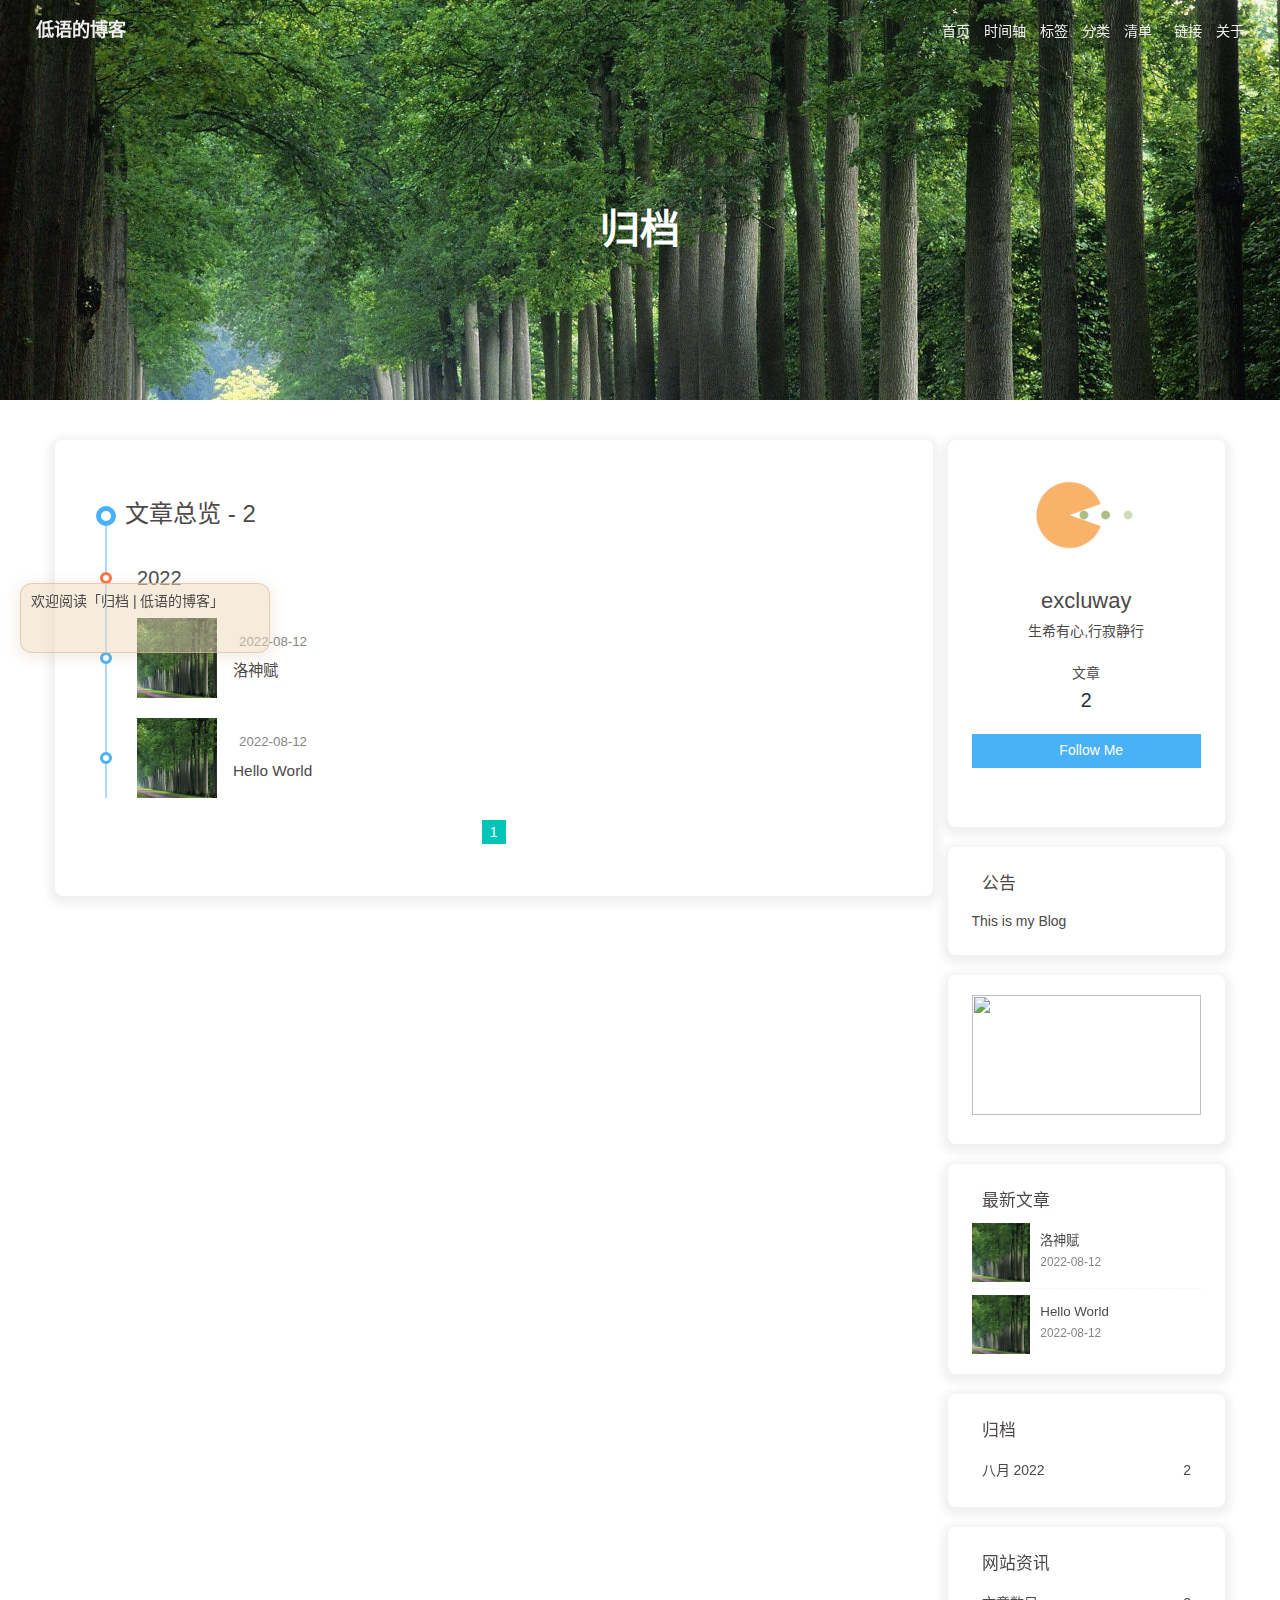
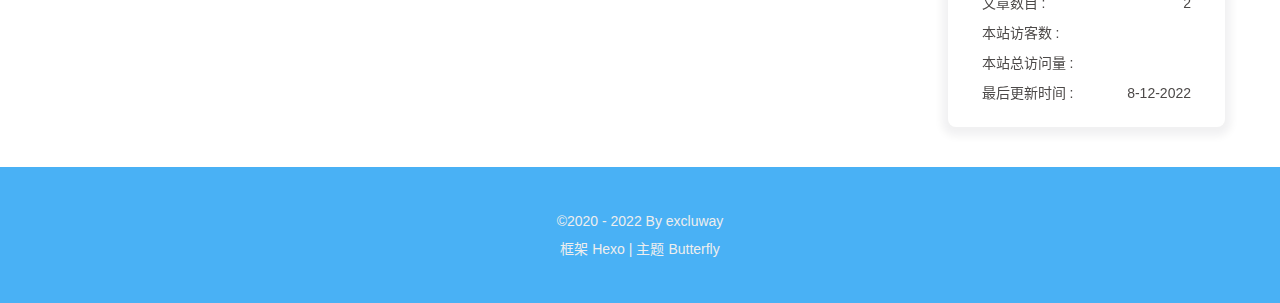
==== commit 02945542: "Site updated: 2022-08-12 19:47:15" ====
--- a/archives/index.html
+++ b/archives/index.html
@@ -1,8 +1,8 @@
-<!DOCTYPE html><html lang="zh-CN" data-theme="light"><head><meta charset="UTF-8"><meta http-equiv="X-UA-Compatible" content="IE=edge"><meta name="viewport" content="width=device-width,initial-scale=1"><title>归档 | 低语</title><meta name="keywords" content="博客"><meta name="author" content="excluway"><meta name="copyright" content="excluway"><meta name="format-detection" content="telephone=no"><meta name="theme-color" content="#ffffff"><meta name="description" content="生希有心,行寂静行">
+<!DOCTYPE html><html lang="zh-CN" data-theme="light"><head><meta charset="UTF-8"><meta http-equiv="X-UA-Compatible" content="IE=edge"><meta name="viewport" content="width=device-width,initial-scale=1"><title>归档 | 低语的博客</title><meta name="keywords" content="博客"><meta name="author" content="excluway"><meta name="copyright" content="excluway"><meta name="format-detection" content="telephone=no"><meta name="theme-color" content="#ffffff"><meta name="description" content="生希有心,行寂静行">
 <meta property="og:type" content="website">
-<meta property="og:title" content="低语">
+<meta property="og:title" content="低语的博客">
 <meta property="og:url" content="http://example.com/archives/index.html">
-<meta property="og:site_name" content="低语">
+<meta property="og:site_name" content="低语的博客">
 <meta property="og:description" content="生希有心,行寂静行">
 <meta property="og:locale" content="zh_CN">
 <meta property="og:image" content="https://gimg2.baidu.com/image_search/src=http%3A%2F%2Fb-ssl.duitang.com%2Fuploads%2Fitem%2F201809%2F01%2F20180901214613_VXdRf.thumb.700_0.jpeg&refer=http%3A%2F%2Fb-ssl.duitang.com&app=2002&size=f9999,10000&q=a80&n=0&g=0n&fmt=auto?sec=1662887226&t=3ee114863120417bab753a8050592afd">
@@ -15,7 +15,7 @@
   localSearch: undefined,
   translate: undefined,
   noticeOutdate: undefined,
-  highlight: {"plugin":"highlighjs","highlightCopy":true,"highlightLang":true,"highlightHeightLimit":false},
+  highlight: {"plugin":"highlighjs","highlightCopy":true,"highlightLang":true,"highlightHeightLimit":50},
   copy: {
     success: '复制成功',
     error: '复制错误',
@@ -33,7 +33,7 @@
     day: '天前',
     month: '个月前'
   },
-  copyright: {"limitCount":50,"languages":{"author":"作者: excluway","link":"链接: ","source":"来源: 低语","info":"著作权归作者所有。商业转载请联系作者获得授权，非商业转载请注明出处。"}},
+  copyright: {"limitCount":50,"languages":{"author":"作者: excluway","link":"链接: ","source":"来源: 低语的博客","info":"著作权归作者所有。商业转载请联系作者获得授权，非商业转载请注明出处。"}},
   lightbox: 'fancybox',
   Snackbar: undefined,
   source: {
@@ -55,7 +55,7 @@
   isHome: false,
   isHighlightShrink: false,
   isToc: false,
-  postUpdate: '2022-08-12 17:52:43'
+  postUpdate: '2022-08-12 19:47:14'
 }</script><noscript><style type="text/css">
   #nav {
     opacity: 1
@@ -137,7 +137,7 @@
           document.documentElement.classList.remove('hide-aside')
         }
       }
-    })(window)</script><link rel="stylesheet" href="/css/universe.css"><!-- hexo injector head_end start --><link rel="stylesheet" href="https://unpkg.zhimg.com/hexo-butterfly-clock/lib/clock.min.css" /><!-- hexo injector head_end end --><meta name="generator" content="Hexo 5.4.2"></head><body><div id="sidebar"><div id="menu-mask"></div><div id="sidebar-menus"><div class="author-avatar"><img class="avatar-img" src="https://gimg2.baidu.com/image_search/src=http%3A%2F%2Fb-ssl.duitang.com%2Fuploads%2Fitem%2F201809%2F01%2F20180901214613_VXdRf.thumb.700_0.jpeg&amp;refer=http%3A%2F%2Fb-ssl.duitang.com&amp;app=2002&amp;size=f9999,10000&amp;q=a80&amp;n=0&amp;g=0n&amp;fmt=auto?sec=1662887226&amp;t=3ee114863120417bab753a8050592afd" onerror="onerror=null;src='/img/friend_404.gif'" alt="avatar"/></div><div class="site-data"><div class="data-item is-center"><div class="data-item-link"><a href="/archives/"><div class="headline">文章</div><div class="length-num">1</div></a></div></div></div><hr/><div class="menus_items"><div class="menus_item"><a class="site-page" href="/"><i class="fa-fw fas fa-home"></i><span> 首页</span></a></div><div class="menus_item"><a class="site-page" href="/archives/"><i class="fa-fw fas fa-archive"></i><span> 时间轴</span></a></div><div class="menus_item"><a class="site-page" href="/tags/"><i class="fa-fw fas fa-tags"></i><span> 标签</span></a></div><div class="menus_item"><a class="site-page" href="/categories/"><i class="fa-fw fas fa-folder-open"></i><span> 分类</span></a></div><div class="menus_item"><a class="site-page" href="javascript:void(0);"><i class="fa-fw fas fa-list"></i><span> 清单</span><i class="fas fa-chevron-down expand"></i></a><ul class="menus_item_child"><li><a class="site-page child" href="/music/"><i class="fa-fw fas fa-music"></i><span> 音乐</span></a></li><li><a class="site-page child" href="/movies/"><i class="fa-fw fas fa-video"></i><span> 电影</span></a></li></ul></div><div class="menus_item"><a class="site-page" href="/link/"><i class="fa-fw fas fa-link"></i><span> 链接</span></a></div><div class="menus_item"><a class="site-page" href="/about/"><i class="fa-fw fas fa-heart"></i><span> 关于</span></a></div></div></div></div><div class="page" id="body-wrap"><header class="not-home-page" id="page-header"><nav id="nav"><span id="blog_name"><a id="site-name" href="/">低语</a></span><div id="menus"><div class="menus_items"><div class="menus_item"><a class="site-page" href="/"><i class="fa-fw fas fa-home"></i><span> 首页</span></a></div><div class="menus_item"><a class="site-page" href="/archives/"><i class="fa-fw fas fa-archive"></i><span> 时间轴</span></a></div><div class="menus_item"><a class="site-page" href="/tags/"><i class="fa-fw fas fa-tags"></i><span> 标签</span></a></div><div class="menus_item"><a class="site-page" href="/categories/"><i class="fa-fw fas fa-folder-open"></i><span> 分类</span></a></div><div class="menus_item"><a class="site-page" href="javascript:void(0);"><i class="fa-fw fas fa-list"></i><span> 清单</span><i class="fas fa-chevron-down expand"></i></a><ul class="menus_item_child"><li><a class="site-page child" href="/music/"><i class="fa-fw fas fa-music"></i><span> 音乐</span></a></li><li><a class="site-page child" href="/movies/"><i class="fa-fw fas fa-video"></i><span> 电影</span></a></li></ul></div><div class="menus_item"><a class="site-page" href="/link/"><i class="fa-fw fas fa-link"></i><span> 链接</span></a></div><div class="menus_item"><a class="site-page" href="/about/"><i class="fa-fw fas fa-heart"></i><span> 关于</span></a></div></div><div id="toggle-menu"><a class="site-page"><i class="fas fa-bars fa-fw"></i></a></div></div></nav><div id="page-site-info"><h1 id="site-title">归档</h1></div></header><main class="layout" id="content-inner"><div id="archive"><div class="article-sort-title">文章总览 - 1</div><div class="article-sort"><div class="article-sort-item year">2022</div><div class="article-sort-item"><a class="article-sort-item-img" href="/2022/08/12/hello-world/" title="Hello World"><img src="https://cdn.jsdelivr.net/npm/butterfly-extsrc@1/img/default.jpg" alt="Hello World" onerror="this.onerror=null;this.src='/img/404.jpg'"></a><div class="article-sort-item-info"><div class="article-sort-item-time"><i class="far fa-calendar-alt"></i><time class="post-meta-date-created" datetime="2022-08-12T08:00:50.611Z" title="发表于 2022-08-12 16:00:50">2022-08-12</time></div><a class="article-sort-item-title" href="/2022/08/12/hello-world/" title="Hello World">Hello World</a></div></div></div><nav id="pagination"><div class="pagination"><span class="page-number current">1</span></div></nav></div><div class="aside-content" id="aside-content"><div class="card-widget card-info"><div class="card-info-avatar is-center"><img class="avatar-img" src="https://gimg2.baidu.com/image_search/src=http%3A%2F%2Fb-ssl.duitang.com%2Fuploads%2Fitem%2F201809%2F01%2F20180901214613_VXdRf.thumb.700_0.jpeg&amp;refer=http%3A%2F%2Fb-ssl.duitang.com&amp;app=2002&amp;size=f9999,10000&amp;q=a80&amp;n=0&amp;g=0n&amp;fmt=auto?sec=1662887226&amp;t=3ee114863120417bab753a8050592afd" onerror="this.onerror=null;this.src='/img/friend_404.gif'" alt="avatar"/><div class="author-info__name">excluway</div><div class="author-info__description">生希有心,行寂静行</div></div><div class="card-info-data"><div class="card-info-data-item is-center"><a href="/archives/"><div class="headline">文章</div><div class="length-num">1</div></a></div></div><a class="button--animated" id="card-info-btn" target="_blank" rel="noopener" href="https://github.com/xxxxxx"><i class="fab fa-github"></i><span>Follow Me</span></a><div class="card-info-social-icons is-center"><a class="social-icon" href="https://github.com/excluway" target="_blank" title="Github"><i class="fab fa-github"></i></a><a class="social-icon" href="mailto:1067491203@qq.com" target="_blank" title="Email"><i class="fas fa-envelope"></i></a></div></div><div class="card-widget card-announcement"><div class="item-headline"><i class="fas fa-bullhorn card-announcement-animation"></i><span>公告</span></div><div class="announcement_content">This is my Blog</div></div><div class="sticky_layout"><div class="card-widget card-recent-post"><div class="item-headline"><i class="fas fa-history"></i><span>最新文章</span></div><div class="aside-list"><div class="aside-list-item"><a class="thumbnail" href="/2022/08/12/hello-world/" title="Hello World"><img src="https://cdn.jsdelivr.net/npm/butterfly-extsrc@1/img/default.jpg" onerror="this.onerror=null;this.src='/img/404.jpg'" alt="Hello World"/></a><div class="content"><a class="title" href="/2022/08/12/hello-world/" title="Hello World">Hello World</a><time datetime="2022-08-12T08:00:50.611Z" title="发表于 2022-08-12 16:00:50">2022-08-12</time></div></div></div></div><div class="card-widget card-archives"><div class="item-headline"><i class="fas fa-archive"></i><span>归档</span></div><ul class="card-archive-list"><li class="card-archive-list-item"><a class="card-archive-list-link" href="/archives/2022/08/"><span class="card-archive-list-date">八月 2022</span><span class="card-archive-list-count">1</span></a></li></ul></div><div class="card-widget card-webinfo"><div class="item-headline"><i class="fas fa-chart-line"></i><span>网站资讯</span></div><div class="webinfo"><div class="webinfo-item"><div class="item-name">文章数目 :</div><div class="item-count">1</div></div><div class="webinfo-item"><div class="item-name">本站访客数 :</div><div class="item-count" id="busuanzi_value_site_uv"></div></div><div class="webinfo-item"><div class="item-name">本站总访问量 :</div><div class="item-count" id="busuanzi_value_site_pv"></div></div><div class="webinfo-item"><div class="item-name">最后更新时间 :</div><div class="item-count" id="last-push-date" data-lastPushDate="2022-08-12T09:52:43.953Z"></div></div></div></div></div></div></main><footer id="footer"><div id="footer-wrap"><div class="copyright">&copy;2020 - 2022 By excluway</div><div class="framework-info"><span>框架 </span><a target="_blank" rel="noopener" href="https://hexo.io">Hexo</a><span class="footer-separator">|</span><span>主题 </span><a target="_blank" rel="noopener" href="https://github.com/jerryc127/hexo-theme-butterfly">Butterfly</a></div></div></footer></div><div id="rightside"><div id="rightside-config-hide"><button id="darkmode" type="button" title="浅色和深色模式转换"><i class="fas fa-adjust"></i></button><button id="hide-aside-btn" type="button" title="单栏和双栏切换"><i class="fas fa-arrows-alt-h"></i></button></div><div id="rightside-config-show"><button id="rightside_config" type="button" title="设置"><i class="fas fa-cog fa-spin"></i></button><button id="go-up" type="button" title="回到顶部"><i class="fas fa-arrow-up"></i></button></div></div><div><script src="/js/utils.js"></script><script src="/js/main.js"></script><div class="js-pjax"></div><script async data-pjax src="//busuanzi.ibruce.info/busuanzi/2.3/busuanzi.pure.mini.js"></script></div><!-- hexo injector body_end start --><script data-pjax>
+    })(window)</script><!-- hexo injector head_end start --><link rel="stylesheet" href="https://unpkg.zhimg.com/hexo-butterfly-clock/lib/clock.min.css" /><!-- hexo injector head_end end --><meta name="generator" content="Hexo 5.4.2"></head><body><div id="sidebar"><div id="menu-mask"></div><div id="sidebar-menus"><div class="author-avatar"><img class="avatar-img" src="https://gimg2.baidu.com/image_search/src=http%3A%2F%2Fb-ssl.duitang.com%2Fuploads%2Fitem%2F201809%2F01%2F20180901214613_VXdRf.thumb.700_0.jpeg&amp;refer=http%3A%2F%2Fb-ssl.duitang.com&amp;app=2002&amp;size=f9999,10000&amp;q=a80&amp;n=0&amp;g=0n&amp;fmt=auto?sec=1662887226&amp;t=3ee114863120417bab753a8050592afd" onerror="onerror=null;src='/img/friend_404.gif'" alt="avatar"/></div><div class="site-data"><div class="data-item is-center"><div class="data-item-link"><a href="/archives/"><div class="headline">文章</div><div class="length-num">2</div></a></div></div></div><hr/><div class="menus_items"><div class="menus_item"><a class="site-page" href="/"><i class="fa-fw fas fa-home"></i><span> 首页</span></a></div><div class="menus_item"><a class="site-page" href="/archives/"><i class="fa-fw fas fa-archive"></i><span> 时间轴</span></a></div><div class="menus_item"><a class="site-page" href="/tags/"><i class="fa-fw fas fa-tags"></i><span> 标签</span></a></div><div class="menus_item"><a class="site-page" href="/categories/"><i class="fa-fw fas fa-folder-open"></i><span> 分类</span></a></div><div class="menus_item"><a class="site-page" href="javascript:void(0);"><i class="fa-fw fas fa-list"></i><span> 清单</span><i class="fas fa-chevron-down expand"></i></a><ul class="menus_item_child"><li><a class="site-page child" href="/music/"><i class="fa-fw fas fa-music"></i><span> 音乐</span></a></li><li><a class="site-page child" href="/movies/"><i class="fa-fw fas fa-video"></i><span> 电影</span></a></li></ul></div><div class="menus_item"><a class="site-page" href="/link/"><i class="fa-fw fas fa-link"></i><span> 链接</span></a></div><div class="menus_item"><a class="site-page" href="/about/"><i class="fa-fw fas fa-heart"></i><span> 关于</span></a></div></div></div></div><div class="page" id="body-wrap"><header class="not-home-page" id="page-header" style="background-image: url('/./img/bg1.jpg')"><nav id="nav"><span id="blog_name"><a id="site-name" href="/">低语的博客</a></span><div id="menus"><div class="menus_items"><div class="menus_item"><a class="site-page" href="/"><i class="fa-fw fas fa-home"></i><span> 首页</span></a></div><div class="menus_item"><a class="site-page" href="/archives/"><i class="fa-fw fas fa-archive"></i><span> 时间轴</span></a></div><div class="menus_item"><a class="site-page" href="/tags/"><i class="fa-fw fas fa-tags"></i><span> 标签</span></a></div><div class="menus_item"><a class="site-page" href="/categories/"><i class="fa-fw fas fa-folder-open"></i><span> 分类</span></a></div><div class="menus_item"><a class="site-page" href="javascript:void(0);"><i class="fa-fw fas fa-list"></i><span> 清单</span><i class="fas fa-chevron-down expand"></i></a><ul class="menus_item_child"><li><a class="site-page child" href="/music/"><i class="fa-fw fas fa-music"></i><span> 音乐</span></a></li><li><a class="site-page child" href="/movies/"><i class="fa-fw fas fa-video"></i><span> 电影</span></a></li></ul></div><div class="menus_item"><a class="site-page" href="/link/"><i class="fa-fw fas fa-link"></i><span> 链接</span></a></div><div class="menus_item"><a class="site-page" href="/about/"><i class="fa-fw fas fa-heart"></i><span> 关于</span></a></div></div><div id="toggle-menu"><a class="site-page"><i class="fas fa-bars fa-fw"></i></a></div></div></nav><div id="page-site-info"><h1 id="site-title">归档</h1></div></header><main class="layout" id="content-inner"><div id="archive"><div class="article-sort-title">文章总览 - 2</div><div class="article-sort"><div class="article-sort-item year">2022</div><div class="article-sort-item"><a class="article-sort-item-img" href="/2022/08/12/%E6%B5%8B%E8%AF%95/" title="洛神赋"><img src="/./img/bg1.jpg" alt="洛神赋" onerror="this.onerror=null;this.src='/img/404.jpg'"></a><div class="article-sort-item-info"><div class="article-sort-item-time"><i class="far fa-calendar-alt"></i><time class="post-meta-date-created" datetime="2022-08-12T11:40:00.000Z" title="发表于 2022-08-12 19:40:00">2022-08-12</time></div><a class="article-sort-item-title" href="/2022/08/12/%E6%B5%8B%E8%AF%95/" title="洛神赋">洛神赋</a></div></div><div class="article-sort-item"><a class="article-sort-item-img" href="/2022/08/12/hello-world/" title="Hello World"><img src="/./img/bg1.jpg" alt="Hello World" onerror="this.onerror=null;this.src='/img/404.jpg'"></a><div class="article-sort-item-info"><div class="article-sort-item-time"><i class="far fa-calendar-alt"></i><time class="post-meta-date-created" datetime="2022-08-12T08:00:50.611Z" title="发表于 2022-08-12 16:00:50">2022-08-12</time></div><a class="article-sort-item-title" href="/2022/08/12/hello-world/" title="Hello World">Hello World</a></div></div></div><nav id="pagination"><div class="pagination"><span class="page-number current">1</span></div></nav></div><div class="aside-content" id="aside-content"><div class="card-widget card-info"><div class="card-info-avatar is-center"><img class="avatar-img" src="https://gimg2.baidu.com/image_search/src=http%3A%2F%2Fb-ssl.duitang.com%2Fuploads%2Fitem%2F201809%2F01%2F20180901214613_VXdRf.thumb.700_0.jpeg&amp;refer=http%3A%2F%2Fb-ssl.duitang.com&amp;app=2002&amp;size=f9999,10000&amp;q=a80&amp;n=0&amp;g=0n&amp;fmt=auto?sec=1662887226&amp;t=3ee114863120417bab753a8050592afd" onerror="this.onerror=null;this.src='/img/friend_404.gif'" alt="avatar"/><div class="author-info__name">excluway</div><div class="author-info__description">生希有心,行寂静行</div></div><div class="card-info-data"><div class="card-info-data-item is-center"><a href="/archives/"><div class="headline">文章</div><div class="length-num">2</div></a></div></div><a class="button--animated" id="card-info-btn" target="_blank" rel="noopener" href="https://github.com/xxxxxx"><i class="fab fa-github"></i><span>Follow Me</span></a><div class="card-info-social-icons is-center"><a class="social-icon" href="https://github.com/excluway" target="_blank" title="Github"><i class="fab fa-github"></i></a></div></div><div class="card-widget card-announcement"><div class="item-headline"><i class="fas fa-bullhorn card-announcement-animation"></i><span>公告</span></div><div class="announcement_content">This is my Blog</div></div><div class="sticky_layout"><div class="card-widget card-recent-post"><div class="item-headline"><i class="fas fa-history"></i><span>最新文章</span></div><div class="aside-list"><div class="aside-list-item"><a class="thumbnail" href="/2022/08/12/%E6%B5%8B%E8%AF%95/" title="洛神赋"><img src="/./img/bg1.jpg" onerror="this.onerror=null;this.src='/img/404.jpg'" alt="洛神赋"/></a><div class="content"><a class="title" href="/2022/08/12/%E6%B5%8B%E8%AF%95/" title="洛神赋">洛神赋</a><time datetime="2022-08-12T11:40:00.000Z" title="发表于 2022-08-12 19:40:00">2022-08-12</time></div></div><div class="aside-list-item"><a class="thumbnail" href="/2022/08/12/hello-world/" title="Hello World"><img src="/./img/bg1.jpg" onerror="this.onerror=null;this.src='/img/404.jpg'" alt="Hello World"/></a><div class="content"><a class="title" href="/2022/08/12/hello-world/" title="Hello World">Hello World</a><time datetime="2022-08-12T08:00:50.611Z" title="发表于 2022-08-12 16:00:50">2022-08-12</time></div></div></div></div><div class="card-widget card-archives"><div class="item-headline"><i class="fas fa-archive"></i><span>归档</span></div><ul class="card-archive-list"><li class="card-archive-list-item"><a class="card-archive-list-link" href="/archives/2022/08/"><span class="card-archive-list-date">八月 2022</span><span class="card-archive-list-count">2</span></a></li></ul></div><div class="card-widget card-webinfo"><div class="item-headline"><i class="fas fa-chart-line"></i><span>网站资讯</span></div><div class="webinfo"><div class="webinfo-item"><div class="item-name">文章数目 :</div><div class="item-count">2</div></div><div class="webinfo-item"><div class="item-name">本站访客数 :</div><div class="item-count" id="busuanzi_value_site_uv"></div></div><div class="webinfo-item"><div class="item-name">本站总访问量 :</div><div class="item-count" id="busuanzi_value_site_pv"></div></div><div class="webinfo-item"><div class="item-name">最后更新时间 :</div><div class="item-count" id="last-push-date" data-lastPushDate="2022-08-12T11:47:14.884Z"></div></div></div></div></div></div></main><footer id="footer"><div id="footer-wrap"><div class="copyright">&copy;2020 - 2022 By excluway</div><div class="framework-info"><span>框架 </span><a target="_blank" rel="noopener" href="https://hexo.io">Hexo</a><span class="footer-separator">|</span><span>主题 </span><a target="_blank" rel="noopener" href="https://github.com/jerryc127/hexo-theme-butterfly">Butterfly</a></div></div></footer></div><div id="rightside"><div id="rightside-config-hide"><button id="darkmode" type="button" title="浅色和深色模式转换"><i class="fas fa-adjust"></i></button><button id="hide-aside-btn" type="button" title="单栏和双栏切换"><i class="fas fa-arrows-alt-h"></i></button></div><div id="rightside-config-show"><button id="rightside_config" type="button" title="设置"><i class="fas fa-cog fa-spin"></i></button><button id="go-up" type="button" title="回到顶部"><i class="fas fa-arrow-up"></i></button></div></div><div><script src="/js/utils.js"></script><script src="/js/main.js"></script><div class="js-pjax"></div><script defer src="/live2d-widget/autoload.js"></script><script async data-pjax src="//busuanzi.ibruce.info/busuanzi/2.3/busuanzi.pure.mini.js"></script></div><!-- hexo injector body_end start --><script data-pjax>
   function butterfly_clock_injector_config(){
     var parent_div_git = document.getElementsByClassName('sticky_layout')[0];
     var item_html = '<div class="card-widget card-clock"><div class="card-glass"><div class="card-background"><div class="card-content"><div id="hexo_electric_clock"><img class="entered loading" id="card-clock-loading" src="https://fastly.jsdelivr.net/gh/tzy13755126023/BLOG_SOURCE/theme_f/loading.gif" style="height: 120px; width: 100%;" data-ll-status="loading"/></div></div></div></div></div>';
@@ -161,4 +161,4 @@
   else if (epage === cpage){
     butterfly_clock_injector_config();
   }
-  </script><script src="https://pv.sohu.com/cityjson?ie=utf-8"></script><script data-pjax src="https://unpkg.zhimg.com/hexo-butterfly-clock/lib/clock.min.js"></script><!-- hexo injector body_end end --><script src="/live2dw/lib/L2Dwidget.min.js?094cbace49a39548bed64abff5988b05"></script><script>L2Dwidget.init({"tagMode":false,"debug":false,"model":{"jsonPath":"/live2dw/assets/shizuku.model.json"},"display":{"position":"left","width":150,"height":300,"hOffset":20,"vOffset":-20},"mobile":{"show":false},"log":false,"pluginJsPath":"lib/","pluginModelPath":"assets/","pluginRootPath":"live2dw/"});</script></body></html>+  </script><script src="https://pv.sohu.com/cityjson?ie=utf-8"></script><script data-pjax src="https://unpkg.zhimg.com/hexo-butterfly-clock/lib/clock.min.js"></script><!-- hexo injector body_end end --></body></html>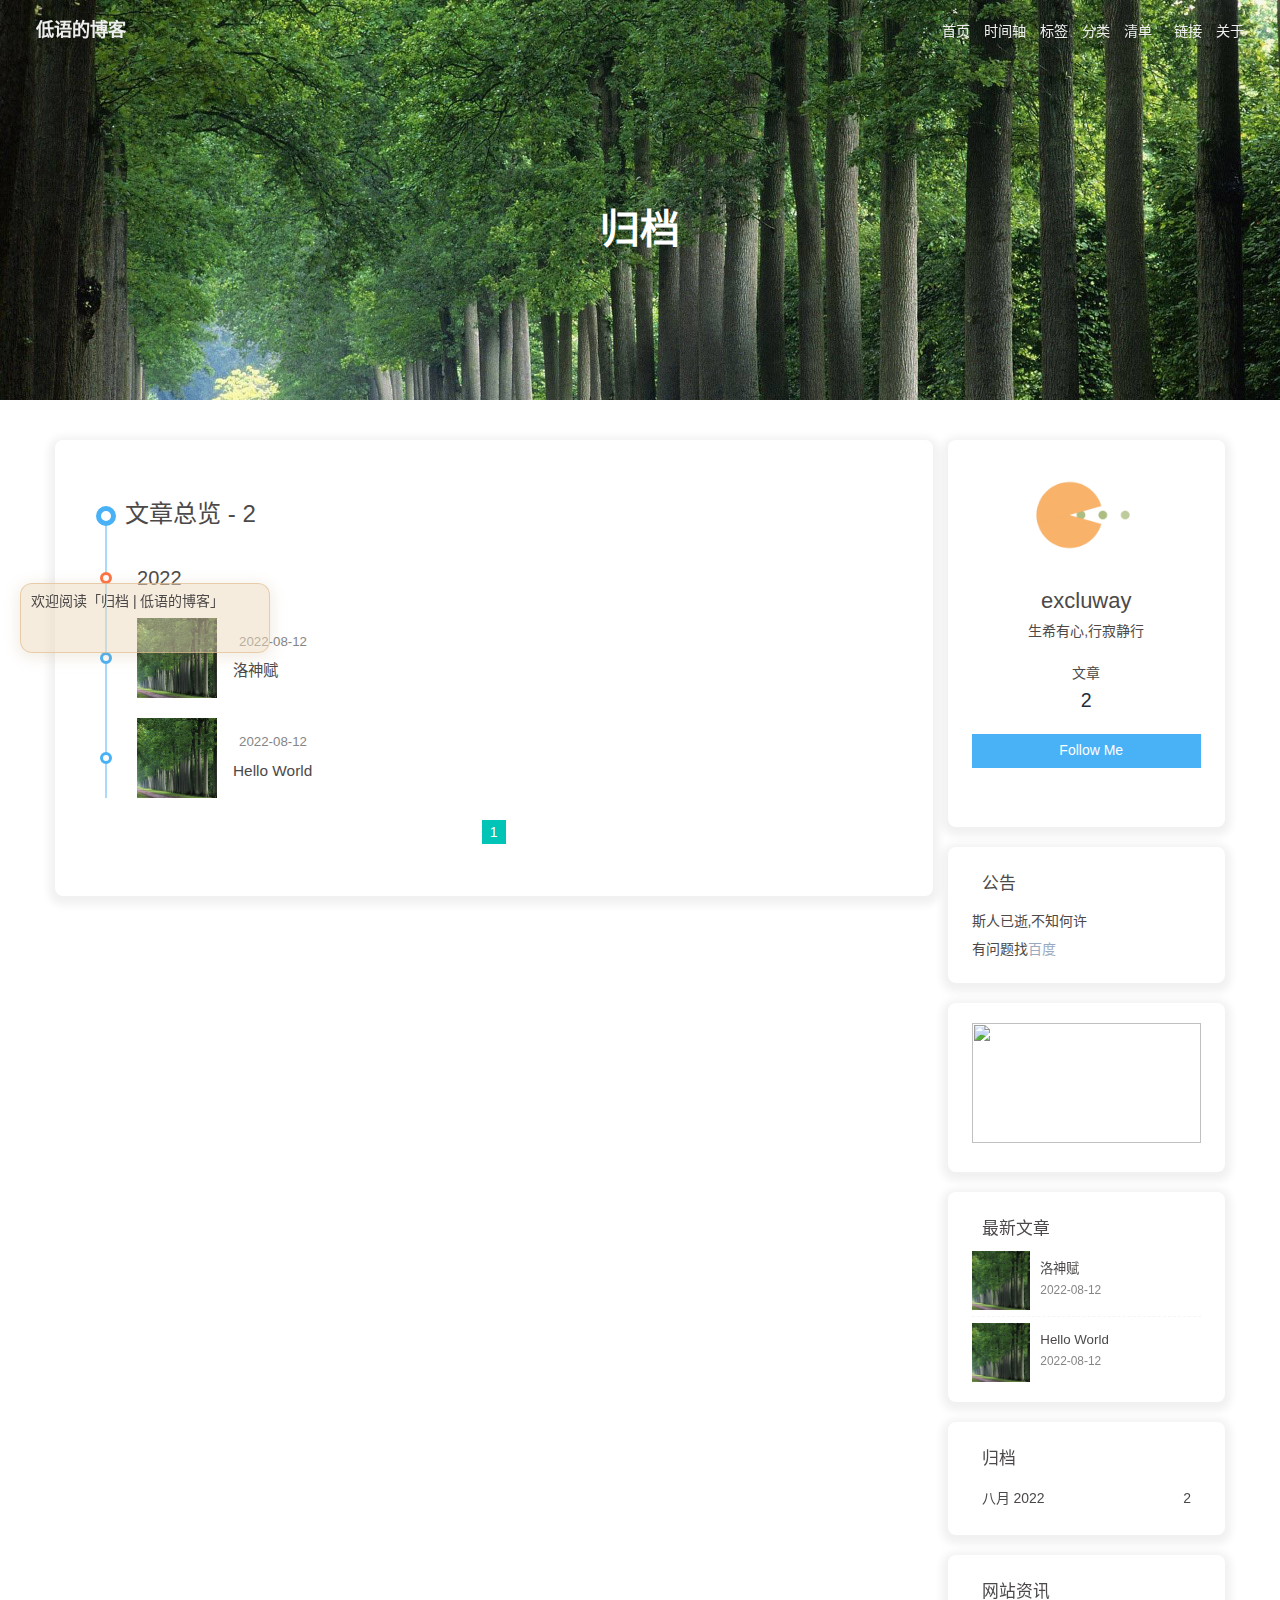
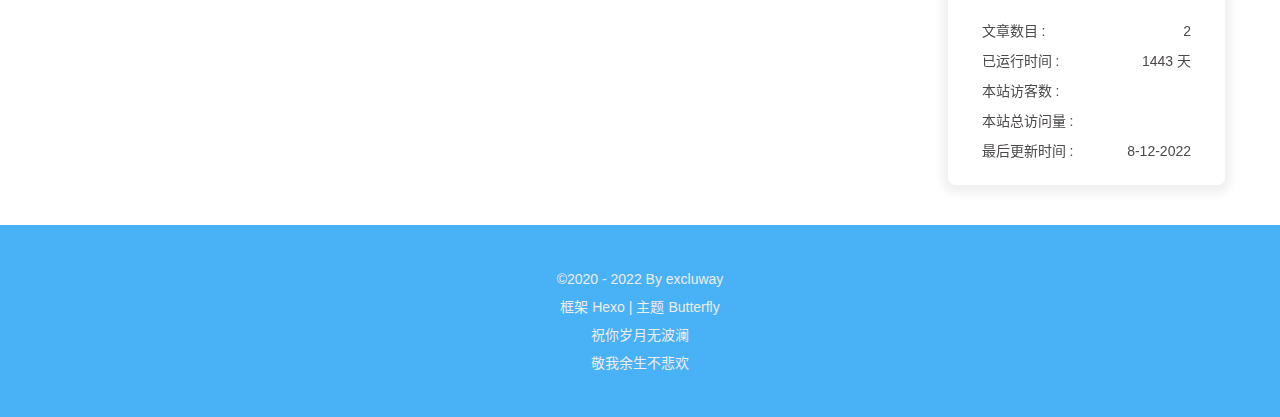
==== commit 439ec5cd: "Site updated: 2022-08-12 20:43:24" ====
--- a/archives/index.html
+++ b/archives/index.html
@@ -25,7 +25,7 @@
     homepage: false,
     post: false
   },
-  runtime: '',
+  runtime: '天',
   date_suffix: {
     just: '刚刚',
     min: '分钟前',
@@ -55,7 +55,7 @@
   isHome: false,
   isHighlightShrink: false,
   isToc: false,
-  postUpdate: '2022-08-12 19:47:14'
+  postUpdate: '2022-08-12 20:43:23'
 }</script><noscript><style type="text/css">
   #nav {
     opacity: 1
@@ -137,7 +137,7 @@
           document.documentElement.classList.remove('hide-aside')
         }
       }
-    })(window)</script><!-- hexo injector head_end start --><link rel="stylesheet" href="https://unpkg.zhimg.com/hexo-butterfly-clock/lib/clock.min.css" /><!-- hexo injector head_end end --><meta name="generator" content="Hexo 5.4.2"></head><body><div id="sidebar"><div id="menu-mask"></div><div id="sidebar-menus"><div class="author-avatar"><img class="avatar-img" src="https://gimg2.baidu.com/image_search/src=http%3A%2F%2Fb-ssl.duitang.com%2Fuploads%2Fitem%2F201809%2F01%2F20180901214613_VXdRf.thumb.700_0.jpeg&amp;refer=http%3A%2F%2Fb-ssl.duitang.com&amp;app=2002&amp;size=f9999,10000&amp;q=a80&amp;n=0&amp;g=0n&amp;fmt=auto?sec=1662887226&amp;t=3ee114863120417bab753a8050592afd" onerror="onerror=null;src='/img/friend_404.gif'" alt="avatar"/></div><div class="site-data"><div class="data-item is-center"><div class="data-item-link"><a href="/archives/"><div class="headline">文章</div><div class="length-num">2</div></a></div></div></div><hr/><div class="menus_items"><div class="menus_item"><a class="site-page" href="/"><i class="fa-fw fas fa-home"></i><span> 首页</span></a></div><div class="menus_item"><a class="site-page" href="/archives/"><i class="fa-fw fas fa-archive"></i><span> 时间轴</span></a></div><div class="menus_item"><a class="site-page" href="/tags/"><i class="fa-fw fas fa-tags"></i><span> 标签</span></a></div><div class="menus_item"><a class="site-page" href="/categories/"><i class="fa-fw fas fa-folder-open"></i><span> 分类</span></a></div><div class="menus_item"><a class="site-page" href="javascript:void(0);"><i class="fa-fw fas fa-list"></i><span> 清单</span><i class="fas fa-chevron-down expand"></i></a><ul class="menus_item_child"><li><a class="site-page child" href="/music/"><i class="fa-fw fas fa-music"></i><span> 音乐</span></a></li><li><a class="site-page child" href="/movies/"><i class="fa-fw fas fa-video"></i><span> 电影</span></a></li></ul></div><div class="menus_item"><a class="site-page" href="/link/"><i class="fa-fw fas fa-link"></i><span> 链接</span></a></div><div class="menus_item"><a class="site-page" href="/about/"><i class="fa-fw fas fa-heart"></i><span> 关于</span></a></div></div></div></div><div class="page" id="body-wrap"><header class="not-home-page" id="page-header" style="background-image: url('/./img/bg1.jpg')"><nav id="nav"><span id="blog_name"><a id="site-name" href="/">低语的博客</a></span><div id="menus"><div class="menus_items"><div class="menus_item"><a class="site-page" href="/"><i class="fa-fw fas fa-home"></i><span> 首页</span></a></div><div class="menus_item"><a class="site-page" href="/archives/"><i class="fa-fw fas fa-archive"></i><span> 时间轴</span></a></div><div class="menus_item"><a class="site-page" href="/tags/"><i class="fa-fw fas fa-tags"></i><span> 标签</span></a></div><div class="menus_item"><a class="site-page" href="/categories/"><i class="fa-fw fas fa-folder-open"></i><span> 分类</span></a></div><div class="menus_item"><a class="site-page" href="javascript:void(0);"><i class="fa-fw fas fa-list"></i><span> 清单</span><i class="fas fa-chevron-down expand"></i></a><ul class="menus_item_child"><li><a class="site-page child" href="/music/"><i class="fa-fw fas fa-music"></i><span> 音乐</span></a></li><li><a class="site-page child" href="/movies/"><i class="fa-fw fas fa-video"></i><span> 电影</span></a></li></ul></div><div class="menus_item"><a class="site-page" href="/link/"><i class="fa-fw fas fa-link"></i><span> 链接</span></a></div><div class="menus_item"><a class="site-page" href="/about/"><i class="fa-fw fas fa-heart"></i><span> 关于</span></a></div></div><div id="toggle-menu"><a class="site-page"><i class="fas fa-bars fa-fw"></i></a></div></div></nav><div id="page-site-info"><h1 id="site-title">归档</h1></div></header><main class="layout" id="content-inner"><div id="archive"><div class="article-sort-title">文章总览 - 2</div><div class="article-sort"><div class="article-sort-item year">2022</div><div class="article-sort-item"><a class="article-sort-item-img" href="/2022/08/12/%E6%B5%8B%E8%AF%95/" title="洛神赋"><img src="/./img/bg1.jpg" alt="洛神赋" onerror="this.onerror=null;this.src='/img/404.jpg'"></a><div class="article-sort-item-info"><div class="article-sort-item-time"><i class="far fa-calendar-alt"></i><time class="post-meta-date-created" datetime="2022-08-12T11:40:00.000Z" title="发表于 2022-08-12 19:40:00">2022-08-12</time></div><a class="article-sort-item-title" href="/2022/08/12/%E6%B5%8B%E8%AF%95/" title="洛神赋">洛神赋</a></div></div><div class="article-sort-item"><a class="article-sort-item-img" href="/2022/08/12/hello-world/" title="Hello World"><img src="/./img/bg1.jpg" alt="Hello World" onerror="this.onerror=null;this.src='/img/404.jpg'"></a><div class="article-sort-item-info"><div class="article-sort-item-time"><i class="far fa-calendar-alt"></i><time class="post-meta-date-created" datetime="2022-08-12T08:00:50.611Z" title="发表于 2022-08-12 16:00:50">2022-08-12</time></div><a class="article-sort-item-title" href="/2022/08/12/hello-world/" title="Hello World">Hello World</a></div></div></div><nav id="pagination"><div class="pagination"><span class="page-number current">1</span></div></nav></div><div class="aside-content" id="aside-content"><div class="card-widget card-info"><div class="card-info-avatar is-center"><img class="avatar-img" src="https://gimg2.baidu.com/image_search/src=http%3A%2F%2Fb-ssl.duitang.com%2Fuploads%2Fitem%2F201809%2F01%2F20180901214613_VXdRf.thumb.700_0.jpeg&amp;refer=http%3A%2F%2Fb-ssl.duitang.com&amp;app=2002&amp;size=f9999,10000&amp;q=a80&amp;n=0&amp;g=0n&amp;fmt=auto?sec=1662887226&amp;t=3ee114863120417bab753a8050592afd" onerror="this.onerror=null;this.src='/img/friend_404.gif'" alt="avatar"/><div class="author-info__name">excluway</div><div class="author-info__description">生希有心,行寂静行</div></div><div class="card-info-data"><div class="card-info-data-item is-center"><a href="/archives/"><div class="headline">文章</div><div class="length-num">2</div></a></div></div><a class="button--animated" id="card-info-btn" target="_blank" rel="noopener" href="https://github.com/xxxxxx"><i class="fab fa-github"></i><span>Follow Me</span></a><div class="card-info-social-icons is-center"><a class="social-icon" href="https://github.com/excluway" target="_blank" title="Github"><i class="fab fa-github"></i></a></div></div><div class="card-widget card-announcement"><div class="item-headline"><i class="fas fa-bullhorn card-announcement-animation"></i><span>公告</span></div><div class="announcement_content">This is my Blog</div></div><div class="sticky_layout"><div class="card-widget card-recent-post"><div class="item-headline"><i class="fas fa-history"></i><span>最新文章</span></div><div class="aside-list"><div class="aside-list-item"><a class="thumbnail" href="/2022/08/12/%E6%B5%8B%E8%AF%95/" title="洛神赋"><img src="/./img/bg1.jpg" onerror="this.onerror=null;this.src='/img/404.jpg'" alt="洛神赋"/></a><div class="content"><a class="title" href="/2022/08/12/%E6%B5%8B%E8%AF%95/" title="洛神赋">洛神赋</a><time datetime="2022-08-12T11:40:00.000Z" title="发表于 2022-08-12 19:40:00">2022-08-12</time></div></div><div class="aside-list-item"><a class="thumbnail" href="/2022/08/12/hello-world/" title="Hello World"><img src="/./img/bg1.jpg" onerror="this.onerror=null;this.src='/img/404.jpg'" alt="Hello World"/></a><div class="content"><a class="title" href="/2022/08/12/hello-world/" title="Hello World">Hello World</a><time datetime="2022-08-12T08:00:50.611Z" title="发表于 2022-08-12 16:00:50">2022-08-12</time></div></div></div></div><div class="card-widget card-archives"><div class="item-headline"><i class="fas fa-archive"></i><span>归档</span></div><ul class="card-archive-list"><li class="card-archive-list-item"><a class="card-archive-list-link" href="/archives/2022/08/"><span class="card-archive-list-date">八月 2022</span><span class="card-archive-list-count">2</span></a></li></ul></div><div class="card-widget card-webinfo"><div class="item-headline"><i class="fas fa-chart-line"></i><span>网站资讯</span></div><div class="webinfo"><div class="webinfo-item"><div class="item-name">文章数目 :</div><div class="item-count">2</div></div><div class="webinfo-item"><div class="item-name">本站访客数 :</div><div class="item-count" id="busuanzi_value_site_uv"></div></div><div class="webinfo-item"><div class="item-name">本站总访问量 :</div><div class="item-count" id="busuanzi_value_site_pv"></div></div><div class="webinfo-item"><div class="item-name">最后更新时间 :</div><div class="item-count" id="last-push-date" data-lastPushDate="2022-08-12T11:47:14.884Z"></div></div></div></div></div></div></main><footer id="footer"><div id="footer-wrap"><div class="copyright">&copy;2020 - 2022 By excluway</div><div class="framework-info"><span>框架 </span><a target="_blank" rel="noopener" href="https://hexo.io">Hexo</a><span class="footer-separator">|</span><span>主题 </span><a target="_blank" rel="noopener" href="https://github.com/jerryc127/hexo-theme-butterfly">Butterfly</a></div></div></footer></div><div id="rightside"><div id="rightside-config-hide"><button id="darkmode" type="button" title="浅色和深色模式转换"><i class="fas fa-adjust"></i></button><button id="hide-aside-btn" type="button" title="单栏和双栏切换"><i class="fas fa-arrows-alt-h"></i></button></div><div id="rightside-config-show"><button id="rightside_config" type="button" title="设置"><i class="fas fa-cog fa-spin"></i></button><button id="go-up" type="button" title="回到顶部"><i class="fas fa-arrow-up"></i></button></div></div><div><script src="/js/utils.js"></script><script src="/js/main.js"></script><div class="js-pjax"></div><script defer src="/live2d-widget/autoload.js"></script><script async data-pjax src="//busuanzi.ibruce.info/busuanzi/2.3/busuanzi.pure.mini.js"></script></div><!-- hexo injector body_end start --><script data-pjax>
+    })(window)</script><!-- hexo injector head_end start --><link rel="stylesheet" href="https://unpkg.zhimg.com/hexo-butterfly-clock/lib/clock.min.css" /><!-- hexo injector head_end end --><meta name="generator" content="Hexo 5.4.2"></head><body><div id="sidebar"><div id="menu-mask"></div><div id="sidebar-menus"><div class="author-avatar"><img class="avatar-img" src="https://gimg2.baidu.com/image_search/src=http%3A%2F%2Fb-ssl.duitang.com%2Fuploads%2Fitem%2F201809%2F01%2F20180901214613_VXdRf.thumb.700_0.jpeg&amp;refer=http%3A%2F%2Fb-ssl.duitang.com&amp;app=2002&amp;size=f9999,10000&amp;q=a80&amp;n=0&amp;g=0n&amp;fmt=auto?sec=1662887226&amp;t=3ee114863120417bab753a8050592afd" onerror="onerror=null;src='/img/friend_404.gif'" alt="avatar"/></div><div class="site-data"><div class="data-item is-center"><div class="data-item-link"><a href="/archives/"><div class="headline">文章</div><div class="length-num">2</div></a></div></div></div><hr/><div class="menus_items"><div class="menus_item"><a class="site-page" href="/"><i class="fa-fw fas fa-home"></i><span> 首页</span></a></div><div class="menus_item"><a class="site-page" href="/archives/"><i class="fa-fw fas fa-archive"></i><span> 时间轴</span></a></div><div class="menus_item"><a class="site-page" href="/tags/"><i class="fa-fw fas fa-tags"></i><span> 标签</span></a></div><div class="menus_item"><a class="site-page" href="/categories/"><i class="fa-fw fas fa-folder-open"></i><span> 分类</span></a></div><div class="menus_item"><a class="site-page" href="javascript:void(0);"><i class="fa-fw fas fa-list"></i><span> 清单</span><i class="fas fa-chevron-down expand"></i></a><ul class="menus_item_child"><li><a class="site-page child" href="/music/"><i class="fa-fw fas fa-music"></i><span> 音乐</span></a></li><li><a class="site-page child" href="/movies/"><i class="fa-fw fas fa-video"></i><span> 电影</span></a></li></ul></div><div class="menus_item"><a class="site-page" href="/link/"><i class="fa-fw fas fa-link"></i><span> 链接</span></a></div><div class="menus_item"><a class="site-page" href="/about/"><i class="fa-fw fas fa-heart"></i><span> 关于</span></a></div></div></div></div><div class="page" id="body-wrap"><header class="not-home-page" id="page-header" style="background-image: url('/./img/bg1.jpg')"><nav id="nav"><span id="blog_name"><a id="site-name" href="/">低语的博客</a></span><div id="menus"><div class="menus_items"><div class="menus_item"><a class="site-page" href="/"><i class="fa-fw fas fa-home"></i><span> 首页</span></a></div><div class="menus_item"><a class="site-page" href="/archives/"><i class="fa-fw fas fa-archive"></i><span> 时间轴</span></a></div><div class="menus_item"><a class="site-page" href="/tags/"><i class="fa-fw fas fa-tags"></i><span> 标签</span></a></div><div class="menus_item"><a class="site-page" href="/categories/"><i class="fa-fw fas fa-folder-open"></i><span> 分类</span></a></div><div class="menus_item"><a class="site-page" href="javascript:void(0);"><i class="fa-fw fas fa-list"></i><span> 清单</span><i class="fas fa-chevron-down expand"></i></a><ul class="menus_item_child"><li><a class="site-page child" href="/music/"><i class="fa-fw fas fa-music"></i><span> 音乐</span></a></li><li><a class="site-page child" href="/movies/"><i class="fa-fw fas fa-video"></i><span> 电影</span></a></li></ul></div><div class="menus_item"><a class="site-page" href="/link/"><i class="fa-fw fas fa-link"></i><span> 链接</span></a></div><div class="menus_item"><a class="site-page" href="/about/"><i class="fa-fw fas fa-heart"></i><span> 关于</span></a></div></div><div id="toggle-menu"><a class="site-page"><i class="fas fa-bars fa-fw"></i></a></div></div></nav><div id="page-site-info"><h1 id="site-title">归档</h1></div></header><main class="layout" id="content-inner"><div id="archive"><div class="article-sort-title">文章总览 - 2</div><div class="article-sort"><div class="article-sort-item year">2022</div><div class="article-sort-item"><a class="article-sort-item-img" href="/2022/08/12/%E6%B5%8B%E8%AF%95/" title="洛神赋"><img src="/./img/bg1.jpg" alt="洛神赋" onerror="this.onerror=null;this.src='/img/404.jpg'"></a><div class="article-sort-item-info"><div class="article-sort-item-time"><i class="far fa-calendar-alt"></i><time class="post-meta-date-created" datetime="2022-08-12T11:40:00.000Z" title="发表于 2022-08-12 19:40:00">2022-08-12</time></div><a class="article-sort-item-title" href="/2022/08/12/%E6%B5%8B%E8%AF%95/" title="洛神赋">洛神赋</a></div></div><div class="article-sort-item"><a class="article-sort-item-img" href="/2022/08/12/hello-world/" title="Hello World"><img src="/./img/bg1.jpg" alt="Hello World" onerror="this.onerror=null;this.src='/img/404.jpg'"></a><div class="article-sort-item-info"><div class="article-sort-item-time"><i class="far fa-calendar-alt"></i><time class="post-meta-date-created" datetime="2022-08-12T08:00:50.611Z" title="发表于 2022-08-12 16:00:50">2022-08-12</time></div><a class="article-sort-item-title" href="/2022/08/12/hello-world/" title="Hello World">Hello World</a></div></div></div><nav id="pagination"><div class="pagination"><span class="page-number current">1</span></div></nav></div><div class="aside-content" id="aside-content"><div class="card-widget card-info"><div class="card-info-avatar is-center"><img class="avatar-img" src="https://gimg2.baidu.com/image_search/src=http%3A%2F%2Fb-ssl.duitang.com%2Fuploads%2Fitem%2F201809%2F01%2F20180901214613_VXdRf.thumb.700_0.jpeg&amp;refer=http%3A%2F%2Fb-ssl.duitang.com&amp;app=2002&amp;size=f9999,10000&amp;q=a80&amp;n=0&amp;g=0n&amp;fmt=auto?sec=1662887226&amp;t=3ee114863120417bab753a8050592afd" onerror="this.onerror=null;this.src='/img/friend_404.gif'" alt="avatar"/><div class="author-info__name">excluway</div><div class="author-info__description">生希有心,行寂静行</div></div><div class="card-info-data"><div class="card-info-data-item is-center"><a href="/archives/"><div class="headline">文章</div><div class="length-num">2</div></a></div></div><a class="button--animated" id="card-info-btn" target="_blank" rel="noopener" href="https://github.com/xxxxxx"><i class="fab fa-github"></i><span>Follow Me</span></a><div class="card-info-social-icons is-center"><a class="social-icon" href="https://github.com/excluway" target="_blank" title="Github"><i class="fab fa-github"></i></a></div></div><div class="card-widget card-announcement"><div class="item-headline"><i class="fas fa-bullhorn card-announcement-animation"></i><span>公告</span></div><div class="announcement_content">斯人已逝,不知何许</br>有问题找<a target="_blank" rel="noopener" href="https://www.baidu.com">百度</a></div></div><div class="sticky_layout"><div class="card-widget card-recent-post"><div class="item-headline"><i class="fas fa-history"></i><span>最新文章</span></div><div class="aside-list"><div class="aside-list-item"><a class="thumbnail" href="/2022/08/12/%E6%B5%8B%E8%AF%95/" title="洛神赋"><img src="/./img/bg1.jpg" onerror="this.onerror=null;this.src='/img/404.jpg'" alt="洛神赋"/></a><div class="content"><a class="title" href="/2022/08/12/%E6%B5%8B%E8%AF%95/" title="洛神赋">洛神赋</a><time datetime="2022-08-12T11:40:00.000Z" title="发表于 2022-08-12 19:40:00">2022-08-12</time></div></div><div class="aside-list-item"><a class="thumbnail" href="/2022/08/12/hello-world/" title="Hello World"><img src="/./img/bg1.jpg" onerror="this.onerror=null;this.src='/img/404.jpg'" alt="Hello World"/></a><div class="content"><a class="title" href="/2022/08/12/hello-world/" title="Hello World">Hello World</a><time datetime="2022-08-12T08:00:50.611Z" title="发表于 2022-08-12 16:00:50">2022-08-12</time></div></div></div></div><div class="card-widget card-archives"><div class="item-headline"><i class="fas fa-archive"></i><span>归档</span></div><ul class="card-archive-list"><li class="card-archive-list-item"><a class="card-archive-list-link" href="/archives/2022/08/"><span class="card-archive-list-date">八月 2022</span><span class="card-archive-list-count">2</span></a></li></ul></div><div class="card-widget card-webinfo"><div class="item-headline"><i class="fas fa-chart-line"></i><span>网站资讯</span></div><div class="webinfo"><div class="webinfo-item"><div class="item-name">文章数目 :</div><div class="item-count">2</div></div><div class="webinfo-item"><div class="item-name">已运行时间 :</div><div class="item-count" id="runtimeshow" data-publishDate="2022-08-12T05:14:21.000Z"></div></div><div class="webinfo-item"><div class="item-name">本站访客数 :</div><div class="item-count" id="busuanzi_value_site_uv"></div></div><div class="webinfo-item"><div class="item-name">本站总访问量 :</div><div class="item-count" id="busuanzi_value_site_pv"></div></div><div class="webinfo-item"><div class="item-name">最后更新时间 :</div><div class="item-count" id="last-push-date" data-lastPushDate="2022-08-12T12:43:23.854Z"></div></div></div></div></div></div></main><footer id="footer"><div id="footer-wrap"><div class="copyright">&copy;2020 - 2022 By excluway</div><div class="framework-info"><span>框架 </span><a target="_blank" rel="noopener" href="https://hexo.io">Hexo</a><span class="footer-separator">|</span><span>主题 </span><a target="_blank" rel="noopener" href="https://github.com/jerryc127/hexo-theme-butterfly">Butterfly</a></div><div class="footer_custom_text">祝你岁月无波澜</br>敬我余生不悲欢</div></div></footer></div><div id="rightside"><div id="rightside-config-hide"><button id="darkmode" type="button" title="浅色和深色模式转换"><i class="fas fa-adjust"></i></button><button id="hide-aside-btn" type="button" title="单栏和双栏切换"><i class="fas fa-arrows-alt-h"></i></button></div><div id="rightside-config-show"><button id="rightside_config" type="button" title="设置"><i class="fas fa-cog fa-spin"></i></button><button id="go-up" type="button" title="回到顶部"><i class="fas fa-arrow-up"></i></button></div></div><div><script src="/js/utils.js"></script><script src="/js/main.js"></script><div class="js-pjax"></div><script defer src="/live2d-widget/autoload.js"></script><script async data-pjax src="//busuanzi.ibruce.info/busuanzi/2.3/busuanzi.pure.mini.js"></script></div><!-- hexo injector body_end start --><script data-pjax>
   function butterfly_clock_injector_config(){
     var parent_div_git = document.getElementsByClassName('sticky_layout')[0];
     var item_html = '<div class="card-widget card-clock"><div class="card-glass"><div class="card-background"><div class="card-content"><div id="hexo_electric_clock"><img class="entered loading" id="card-clock-loading" src="https://fastly.jsdelivr.net/gh/tzy13755126023/BLOG_SOURCE/theme_f/loading.gif" style="height: 120px; width: 100%;" data-ll-status="loading"/></div></div></div></div></div>';
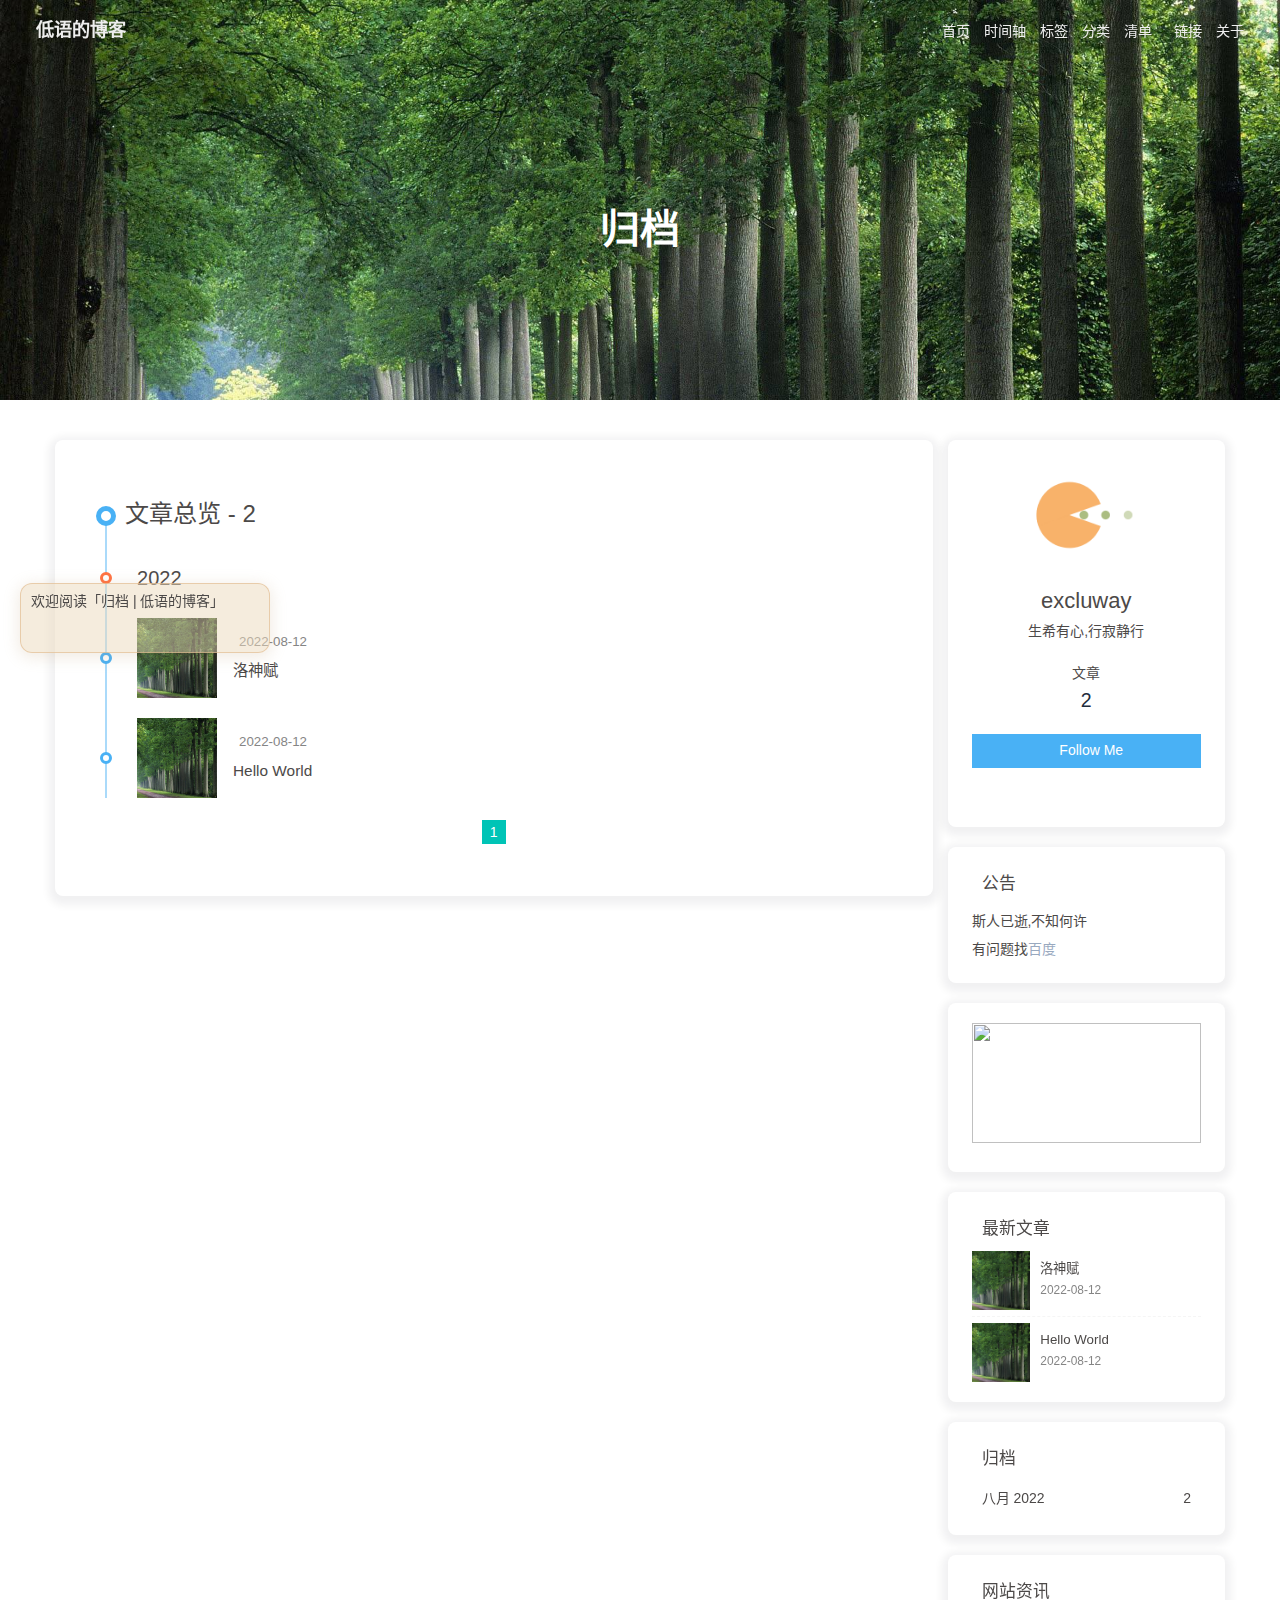
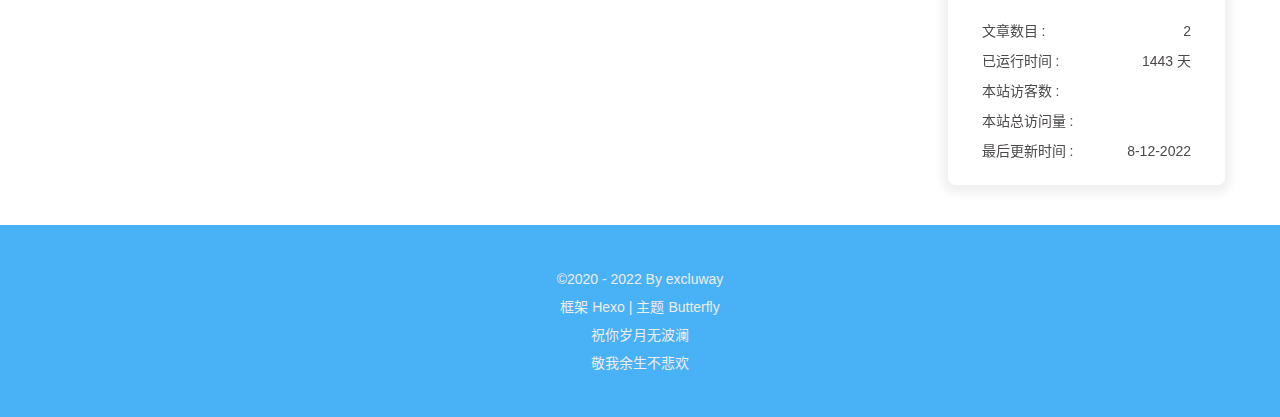
==== commit c94176b3: "Site updated: 2022-08-12 20:43:52" ====
--- a/archives/index.html
+++ b/archives/index.html
@@ -55,7 +55,7 @@
   isHome: false,
   isHighlightShrink: false,
   isToc: false,
-  postUpdate: '2022-08-12 20:43:23'
+  postUpdate: '2022-08-12 20:43:43'
 }</script><noscript><style type="text/css">
   #nav {
     opacity: 1
@@ -137,7 +137,7 @@
           document.documentElement.classList.remove('hide-aside')
         }
       }
-    })(window)</script><!-- hexo injector head_end start --><link rel="stylesheet" href="https://unpkg.zhimg.com/hexo-butterfly-clock/lib/clock.min.css" /><!-- hexo injector head_end end --><meta name="generator" content="Hexo 5.4.2"></head><body><div id="sidebar"><div id="menu-mask"></div><div id="sidebar-menus"><div class="author-avatar"><img class="avatar-img" src="https://gimg2.baidu.com/image_search/src=http%3A%2F%2Fb-ssl.duitang.com%2Fuploads%2Fitem%2F201809%2F01%2F20180901214613_VXdRf.thumb.700_0.jpeg&amp;refer=http%3A%2F%2Fb-ssl.duitang.com&amp;app=2002&amp;size=f9999,10000&amp;q=a80&amp;n=0&amp;g=0n&amp;fmt=auto?sec=1662887226&amp;t=3ee114863120417bab753a8050592afd" onerror="onerror=null;src='/img/friend_404.gif'" alt="avatar"/></div><div class="site-data"><div class="data-item is-center"><div class="data-item-link"><a href="/archives/"><div class="headline">文章</div><div class="length-num">2</div></a></div></div></div><hr/><div class="menus_items"><div class="menus_item"><a class="site-page" href="/"><i class="fa-fw fas fa-home"></i><span> 首页</span></a></div><div class="menus_item"><a class="site-page" href="/archives/"><i class="fa-fw fas fa-archive"></i><span> 时间轴</span></a></div><div class="menus_item"><a class="site-page" href="/tags/"><i class="fa-fw fas fa-tags"></i><span> 标签</span></a></div><div class="menus_item"><a class="site-page" href="/categories/"><i class="fa-fw fas fa-folder-open"></i><span> 分类</span></a></div><div class="menus_item"><a class="site-page" href="javascript:void(0);"><i class="fa-fw fas fa-list"></i><span> 清单</span><i class="fas fa-chevron-down expand"></i></a><ul class="menus_item_child"><li><a class="site-page child" href="/music/"><i class="fa-fw fas fa-music"></i><span> 音乐</span></a></li><li><a class="site-page child" href="/movies/"><i class="fa-fw fas fa-video"></i><span> 电影</span></a></li></ul></div><div class="menus_item"><a class="site-page" href="/link/"><i class="fa-fw fas fa-link"></i><span> 链接</span></a></div><div class="menus_item"><a class="site-page" href="/about/"><i class="fa-fw fas fa-heart"></i><span> 关于</span></a></div></div></div></div><div class="page" id="body-wrap"><header class="not-home-page" id="page-header" style="background-image: url('/./img/bg1.jpg')"><nav id="nav"><span id="blog_name"><a id="site-name" href="/">低语的博客</a></span><div id="menus"><div class="menus_items"><div class="menus_item"><a class="site-page" href="/"><i class="fa-fw fas fa-home"></i><span> 首页</span></a></div><div class="menus_item"><a class="site-page" href="/archives/"><i class="fa-fw fas fa-archive"></i><span> 时间轴</span></a></div><div class="menus_item"><a class="site-page" href="/tags/"><i class="fa-fw fas fa-tags"></i><span> 标签</span></a></div><div class="menus_item"><a class="site-page" href="/categories/"><i class="fa-fw fas fa-folder-open"></i><span> 分类</span></a></div><div class="menus_item"><a class="site-page" href="javascript:void(0);"><i class="fa-fw fas fa-list"></i><span> 清单</span><i class="fas fa-chevron-down expand"></i></a><ul class="menus_item_child"><li><a class="site-page child" href="/music/"><i class="fa-fw fas fa-music"></i><span> 音乐</span></a></li><li><a class="site-page child" href="/movies/"><i class="fa-fw fas fa-video"></i><span> 电影</span></a></li></ul></div><div class="menus_item"><a class="site-page" href="/link/"><i class="fa-fw fas fa-link"></i><span> 链接</span></a></div><div class="menus_item"><a class="site-page" href="/about/"><i class="fa-fw fas fa-heart"></i><span> 关于</span></a></div></div><div id="toggle-menu"><a class="site-page"><i class="fas fa-bars fa-fw"></i></a></div></div></nav><div id="page-site-info"><h1 id="site-title">归档</h1></div></header><main class="layout" id="content-inner"><div id="archive"><div class="article-sort-title">文章总览 - 2</div><div class="article-sort"><div class="article-sort-item year">2022</div><div class="article-sort-item"><a class="article-sort-item-img" href="/2022/08/12/%E6%B5%8B%E8%AF%95/" title="洛神赋"><img src="/./img/bg1.jpg" alt="洛神赋" onerror="this.onerror=null;this.src='/img/404.jpg'"></a><div class="article-sort-item-info"><div class="article-sort-item-time"><i class="far fa-calendar-alt"></i><time class="post-meta-date-created" datetime="2022-08-12T11:40:00.000Z" title="发表于 2022-08-12 19:40:00">2022-08-12</time></div><a class="article-sort-item-title" href="/2022/08/12/%E6%B5%8B%E8%AF%95/" title="洛神赋">洛神赋</a></div></div><div class="article-sort-item"><a class="article-sort-item-img" href="/2022/08/12/hello-world/" title="Hello World"><img src="/./img/bg1.jpg" alt="Hello World" onerror="this.onerror=null;this.src='/img/404.jpg'"></a><div class="article-sort-item-info"><div class="article-sort-item-time"><i class="far fa-calendar-alt"></i><time class="post-meta-date-created" datetime="2022-08-12T08:00:50.611Z" title="发表于 2022-08-12 16:00:50">2022-08-12</time></div><a class="article-sort-item-title" href="/2022/08/12/hello-world/" title="Hello World">Hello World</a></div></div></div><nav id="pagination"><div class="pagination"><span class="page-number current">1</span></div></nav></div><div class="aside-content" id="aside-content"><div class="card-widget card-info"><div class="card-info-avatar is-center"><img class="avatar-img" src="https://gimg2.baidu.com/image_search/src=http%3A%2F%2Fb-ssl.duitang.com%2Fuploads%2Fitem%2F201809%2F01%2F20180901214613_VXdRf.thumb.700_0.jpeg&amp;refer=http%3A%2F%2Fb-ssl.duitang.com&amp;app=2002&amp;size=f9999,10000&amp;q=a80&amp;n=0&amp;g=0n&amp;fmt=auto?sec=1662887226&amp;t=3ee114863120417bab753a8050592afd" onerror="this.onerror=null;this.src='/img/friend_404.gif'" alt="avatar"/><div class="author-info__name">excluway</div><div class="author-info__description">生希有心,行寂静行</div></div><div class="card-info-data"><div class="card-info-data-item is-center"><a href="/archives/"><div class="headline">文章</div><div class="length-num">2</div></a></div></div><a class="button--animated" id="card-info-btn" target="_blank" rel="noopener" href="https://github.com/xxxxxx"><i class="fab fa-github"></i><span>Follow Me</span></a><div class="card-info-social-icons is-center"><a class="social-icon" href="https://github.com/excluway" target="_blank" title="Github"><i class="fab fa-github"></i></a></div></div><div class="card-widget card-announcement"><div class="item-headline"><i class="fas fa-bullhorn card-announcement-animation"></i><span>公告</span></div><div class="announcement_content">斯人已逝,不知何许</br>有问题找<a target="_blank" rel="noopener" href="https://www.baidu.com">百度</a></div></div><div class="sticky_layout"><div class="card-widget card-recent-post"><div class="item-headline"><i class="fas fa-history"></i><span>最新文章</span></div><div class="aside-list"><div class="aside-list-item"><a class="thumbnail" href="/2022/08/12/%E6%B5%8B%E8%AF%95/" title="洛神赋"><img src="/./img/bg1.jpg" onerror="this.onerror=null;this.src='/img/404.jpg'" alt="洛神赋"/></a><div class="content"><a class="title" href="/2022/08/12/%E6%B5%8B%E8%AF%95/" title="洛神赋">洛神赋</a><time datetime="2022-08-12T11:40:00.000Z" title="发表于 2022-08-12 19:40:00">2022-08-12</time></div></div><div class="aside-list-item"><a class="thumbnail" href="/2022/08/12/hello-world/" title="Hello World"><img src="/./img/bg1.jpg" onerror="this.onerror=null;this.src='/img/404.jpg'" alt="Hello World"/></a><div class="content"><a class="title" href="/2022/08/12/hello-world/" title="Hello World">Hello World</a><time datetime="2022-08-12T08:00:50.611Z" title="发表于 2022-08-12 16:00:50">2022-08-12</time></div></div></div></div><div class="card-widget card-archives"><div class="item-headline"><i class="fas fa-archive"></i><span>归档</span></div><ul class="card-archive-list"><li class="card-archive-list-item"><a class="card-archive-list-link" href="/archives/2022/08/"><span class="card-archive-list-date">八月 2022</span><span class="card-archive-list-count">2</span></a></li></ul></div><div class="card-widget card-webinfo"><div class="item-headline"><i class="fas fa-chart-line"></i><span>网站资讯</span></div><div class="webinfo"><div class="webinfo-item"><div class="item-name">文章数目 :</div><div class="item-count">2</div></div><div class="webinfo-item"><div class="item-name">已运行时间 :</div><div class="item-count" id="runtimeshow" data-publishDate="2022-08-12T05:14:21.000Z"></div></div><div class="webinfo-item"><div class="item-name">本站访客数 :</div><div class="item-count" id="busuanzi_value_site_uv"></div></div><div class="webinfo-item"><div class="item-name">本站总访问量 :</div><div class="item-count" id="busuanzi_value_site_pv"></div></div><div class="webinfo-item"><div class="item-name">最后更新时间 :</div><div class="item-count" id="last-push-date" data-lastPushDate="2022-08-12T12:43:23.854Z"></div></div></div></div></div></div></main><footer id="footer"><div id="footer-wrap"><div class="copyright">&copy;2020 - 2022 By excluway</div><div class="framework-info"><span>框架 </span><a target="_blank" rel="noopener" href="https://hexo.io">Hexo</a><span class="footer-separator">|</span><span>主题 </span><a target="_blank" rel="noopener" href="https://github.com/jerryc127/hexo-theme-butterfly">Butterfly</a></div><div class="footer_custom_text">祝你岁月无波澜</br>敬我余生不悲欢</div></div></footer></div><div id="rightside"><div id="rightside-config-hide"><button id="darkmode" type="button" title="浅色和深色模式转换"><i class="fas fa-adjust"></i></button><button id="hide-aside-btn" type="button" title="单栏和双栏切换"><i class="fas fa-arrows-alt-h"></i></button></div><div id="rightside-config-show"><button id="rightside_config" type="button" title="设置"><i class="fas fa-cog fa-spin"></i></button><button id="go-up" type="button" title="回到顶部"><i class="fas fa-arrow-up"></i></button></div></div><div><script src="/js/utils.js"></script><script src="/js/main.js"></script><div class="js-pjax"></div><script defer src="/live2d-widget/autoload.js"></script><script async data-pjax src="//busuanzi.ibruce.info/busuanzi/2.3/busuanzi.pure.mini.js"></script></div><!-- hexo injector body_end start --><script data-pjax>
+    })(window)</script><!-- hexo injector head_end start --><link rel="stylesheet" href="https://unpkg.zhimg.com/hexo-butterfly-clock/lib/clock.min.css" /><!-- hexo injector head_end end --><meta name="generator" content="Hexo 5.4.2"></head><body><div id="sidebar"><div id="menu-mask"></div><div id="sidebar-menus"><div class="author-avatar"><img class="avatar-img" src="https://gimg2.baidu.com/image_search/src=http%3A%2F%2Fb-ssl.duitang.com%2Fuploads%2Fitem%2F201809%2F01%2F20180901214613_VXdRf.thumb.700_0.jpeg&amp;refer=http%3A%2F%2Fb-ssl.duitang.com&amp;app=2002&amp;size=f9999,10000&amp;q=a80&amp;n=0&amp;g=0n&amp;fmt=auto?sec=1662887226&amp;t=3ee114863120417bab753a8050592afd" onerror="onerror=null;src='/img/friend_404.gif'" alt="avatar"/></div><div class="site-data"><div class="data-item is-center"><div class="data-item-link"><a href="/archives/"><div class="headline">文章</div><div class="length-num">2</div></a></div></div></div><hr/><div class="menus_items"><div class="menus_item"><a class="site-page" href="/"><i class="fa-fw fas fa-home"></i><span> 首页</span></a></div><div class="menus_item"><a class="site-page" href="/archives/"><i class="fa-fw fas fa-archive"></i><span> 时间轴</span></a></div><div class="menus_item"><a class="site-page" href="/tags/"><i class="fa-fw fas fa-tags"></i><span> 标签</span></a></div><div class="menus_item"><a class="site-page" href="/categories/"><i class="fa-fw fas fa-folder-open"></i><span> 分类</span></a></div><div class="menus_item"><a class="site-page" href="javascript:void(0);"><i class="fa-fw fas fa-list"></i><span> 清单</span><i class="fas fa-chevron-down expand"></i></a><ul class="menus_item_child"><li><a class="site-page child" href="/music/"><i class="fa-fw fas fa-music"></i><span> 音乐</span></a></li><li><a class="site-page child" href="/movies/"><i class="fa-fw fas fa-video"></i><span> 电影</span></a></li></ul></div><div class="menus_item"><a class="site-page" href="/link/"><i class="fa-fw fas fa-link"></i><span> 链接</span></a></div><div class="menus_item"><a class="site-page" href="/about/"><i class="fa-fw fas fa-heart"></i><span> 关于</span></a></div></div></div></div><div class="page" id="body-wrap"><header class="not-home-page" id="page-header" style="background-image: url('/./img/bg1.jpg')"><nav id="nav"><span id="blog_name"><a id="site-name" href="/">低语的博客</a></span><div id="menus"><div class="menus_items"><div class="menus_item"><a class="site-page" href="/"><i class="fa-fw fas fa-home"></i><span> 首页</span></a></div><div class="menus_item"><a class="site-page" href="/archives/"><i class="fa-fw fas fa-archive"></i><span> 时间轴</span></a></div><div class="menus_item"><a class="site-page" href="/tags/"><i class="fa-fw fas fa-tags"></i><span> 标签</span></a></div><div class="menus_item"><a class="site-page" href="/categories/"><i class="fa-fw fas fa-folder-open"></i><span> 分类</span></a></div><div class="menus_item"><a class="site-page" href="javascript:void(0);"><i class="fa-fw fas fa-list"></i><span> 清单</span><i class="fas fa-chevron-down expand"></i></a><ul class="menus_item_child"><li><a class="site-page child" href="/music/"><i class="fa-fw fas fa-music"></i><span> 音乐</span></a></li><li><a class="site-page child" href="/movies/"><i class="fa-fw fas fa-video"></i><span> 电影</span></a></li></ul></div><div class="menus_item"><a class="site-page" href="/link/"><i class="fa-fw fas fa-link"></i><span> 链接</span></a></div><div class="menus_item"><a class="site-page" href="/about/"><i class="fa-fw fas fa-heart"></i><span> 关于</span></a></div></div><div id="toggle-menu"><a class="site-page"><i class="fas fa-bars fa-fw"></i></a></div></div></nav><div id="page-site-info"><h1 id="site-title">归档</h1></div></header><main class="layout" id="content-inner"><div id="archive"><div class="article-sort-title">文章总览 - 2</div><div class="article-sort"><div class="article-sort-item year">2022</div><div class="article-sort-item"><a class="article-sort-item-img" href="/2022/08/12/%E6%B5%8B%E8%AF%95/" title="洛神赋"><img src="/./img/bg1.jpg" alt="洛神赋" onerror="this.onerror=null;this.src='/img/404.jpg'"></a><div class="article-sort-item-info"><div class="article-sort-item-time"><i class="far fa-calendar-alt"></i><time class="post-meta-date-created" datetime="2022-08-12T11:40:00.000Z" title="发表于 2022-08-12 19:40:00">2022-08-12</time></div><a class="article-sort-item-title" href="/2022/08/12/%E6%B5%8B%E8%AF%95/" title="洛神赋">洛神赋</a></div></div><div class="article-sort-item"><a class="article-sort-item-img" href="/2022/08/12/hello-world/" title="Hello World"><img src="/./img/bg1.jpg" alt="Hello World" onerror="this.onerror=null;this.src='/img/404.jpg'"></a><div class="article-sort-item-info"><div class="article-sort-item-time"><i class="far fa-calendar-alt"></i><time class="post-meta-date-created" datetime="2022-08-12T08:00:50.611Z" title="发表于 2022-08-12 16:00:50">2022-08-12</time></div><a class="article-sort-item-title" href="/2022/08/12/hello-world/" title="Hello World">Hello World</a></div></div></div><nav id="pagination"><div class="pagination"><span class="page-number current">1</span></div></nav></div><div class="aside-content" id="aside-content"><div class="card-widget card-info"><div class="card-info-avatar is-center"><img class="avatar-img" src="https://gimg2.baidu.com/image_search/src=http%3A%2F%2Fb-ssl.duitang.com%2Fuploads%2Fitem%2F201809%2F01%2F20180901214613_VXdRf.thumb.700_0.jpeg&amp;refer=http%3A%2F%2Fb-ssl.duitang.com&amp;app=2002&amp;size=f9999,10000&amp;q=a80&amp;n=0&amp;g=0n&amp;fmt=auto?sec=1662887226&amp;t=3ee114863120417bab753a8050592afd" onerror="this.onerror=null;this.src='/img/friend_404.gif'" alt="avatar"/><div class="author-info__name">excluway</div><div class="author-info__description">生希有心,行寂静行</div></div><div class="card-info-data"><div class="card-info-data-item is-center"><a href="/archives/"><div class="headline">文章</div><div class="length-num">2</div></a></div></div><a class="button--animated" id="card-info-btn" target="_blank" rel="noopener" href="https://github.com/xxxxxx"><i class="fab fa-github"></i><span>Follow Me</span></a><div class="card-info-social-icons is-center"><a class="social-icon" href="https://github.com/excluway" target="_blank" title="Github"><i class="fab fa-github"></i></a></div></div><div class="card-widget card-announcement"><div class="item-headline"><i class="fas fa-bullhorn card-announcement-animation"></i><span>公告</span></div><div class="announcement_content">斯人已逝,不知何许</br>有问题找<a target="_blank" rel="noopener" href="https://www.baidu.com">百度</a></div></div><div class="sticky_layout"><div class="card-widget card-recent-post"><div class="item-headline"><i class="fas fa-history"></i><span>最新文章</span></div><div class="aside-list"><div class="aside-list-item"><a class="thumbnail" href="/2022/08/12/%E6%B5%8B%E8%AF%95/" title="洛神赋"><img src="/./img/bg1.jpg" onerror="this.onerror=null;this.src='/img/404.jpg'" alt="洛神赋"/></a><div class="content"><a class="title" href="/2022/08/12/%E6%B5%8B%E8%AF%95/" title="洛神赋">洛神赋</a><time datetime="2022-08-12T11:40:00.000Z" title="发表于 2022-08-12 19:40:00">2022-08-12</time></div></div><div class="aside-list-item"><a class="thumbnail" href="/2022/08/12/hello-world/" title="Hello World"><img src="/./img/bg1.jpg" onerror="this.onerror=null;this.src='/img/404.jpg'" alt="Hello World"/></a><div class="content"><a class="title" href="/2022/08/12/hello-world/" title="Hello World">Hello World</a><time datetime="2022-08-12T08:00:50.611Z" title="发表于 2022-08-12 16:00:50">2022-08-12</time></div></div></div></div><div class="card-widget card-archives"><div class="item-headline"><i class="fas fa-archive"></i><span>归档</span></div><ul class="card-archive-list"><li class="card-archive-list-item"><a class="card-archive-list-link" href="/archives/2022/08/"><span class="card-archive-list-date">八月 2022</span><span class="card-archive-list-count">2</span></a></li></ul></div><div class="card-widget card-webinfo"><div class="item-headline"><i class="fas fa-chart-line"></i><span>网站资讯</span></div><div class="webinfo"><div class="webinfo-item"><div class="item-name">文章数目 :</div><div class="item-count">2</div></div><div class="webinfo-item"><div class="item-name">已运行时间 :</div><div class="item-count" id="runtimeshow" data-publishDate="2022-08-12T05:14:21.000Z"></div></div><div class="webinfo-item"><div class="item-name">本站访客数 :</div><div class="item-count" id="busuanzi_value_site_uv"></div></div><div class="webinfo-item"><div class="item-name">本站总访问量 :</div><div class="item-count" id="busuanzi_value_site_pv"></div></div><div class="webinfo-item"><div class="item-name">最后更新时间 :</div><div class="item-count" id="last-push-date" data-lastPushDate="2022-08-12T12:43:43.458Z"></div></div></div></div></div></div></main><footer id="footer"><div id="footer-wrap"><div class="copyright">&copy;2020 - 2022 By excluway</div><div class="framework-info"><span>框架 </span><a target="_blank" rel="noopener" href="https://hexo.io">Hexo</a><span class="footer-separator">|</span><span>主题 </span><a target="_blank" rel="noopener" href="https://github.com/jerryc127/hexo-theme-butterfly">Butterfly</a></div><div class="footer_custom_text">祝你岁月无波澜</br>敬我余生不悲欢</div></div></footer></div><div id="rightside"><div id="rightside-config-hide"><button id="darkmode" type="button" title="浅色和深色模式转换"><i class="fas fa-adjust"></i></button><button id="hide-aside-btn" type="button" title="单栏和双栏切换"><i class="fas fa-arrows-alt-h"></i></button></div><div id="rightside-config-show"><button id="rightside_config" type="button" title="设置"><i class="fas fa-cog fa-spin"></i></button><button id="go-up" type="button" title="回到顶部"><i class="fas fa-arrow-up"></i></button></div></div><div><script src="/js/utils.js"></script><script src="/js/main.js"></script><div class="js-pjax"></div><script defer src="/live2d-widget/autoload.js"></script><script async data-pjax src="//busuanzi.ibruce.info/busuanzi/2.3/busuanzi.pure.mini.js"></script></div><!-- hexo injector body_end start --><script data-pjax>
   function butterfly_clock_injector_config(){
     var parent_div_git = document.getElementsByClassName('sticky_layout')[0];
     var item_html = '<div class="card-widget card-clock"><div class="card-glass"><div class="card-background"><div class="card-content"><div id="hexo_electric_clock"><img class="entered loading" id="card-clock-loading" src="https://fastly.jsdelivr.net/gh/tzy13755126023/BLOG_SOURCE/theme_f/loading.gif" style="height: 120px; width: 100%;" data-ll-status="loading"/></div></div></div></div></div>';
